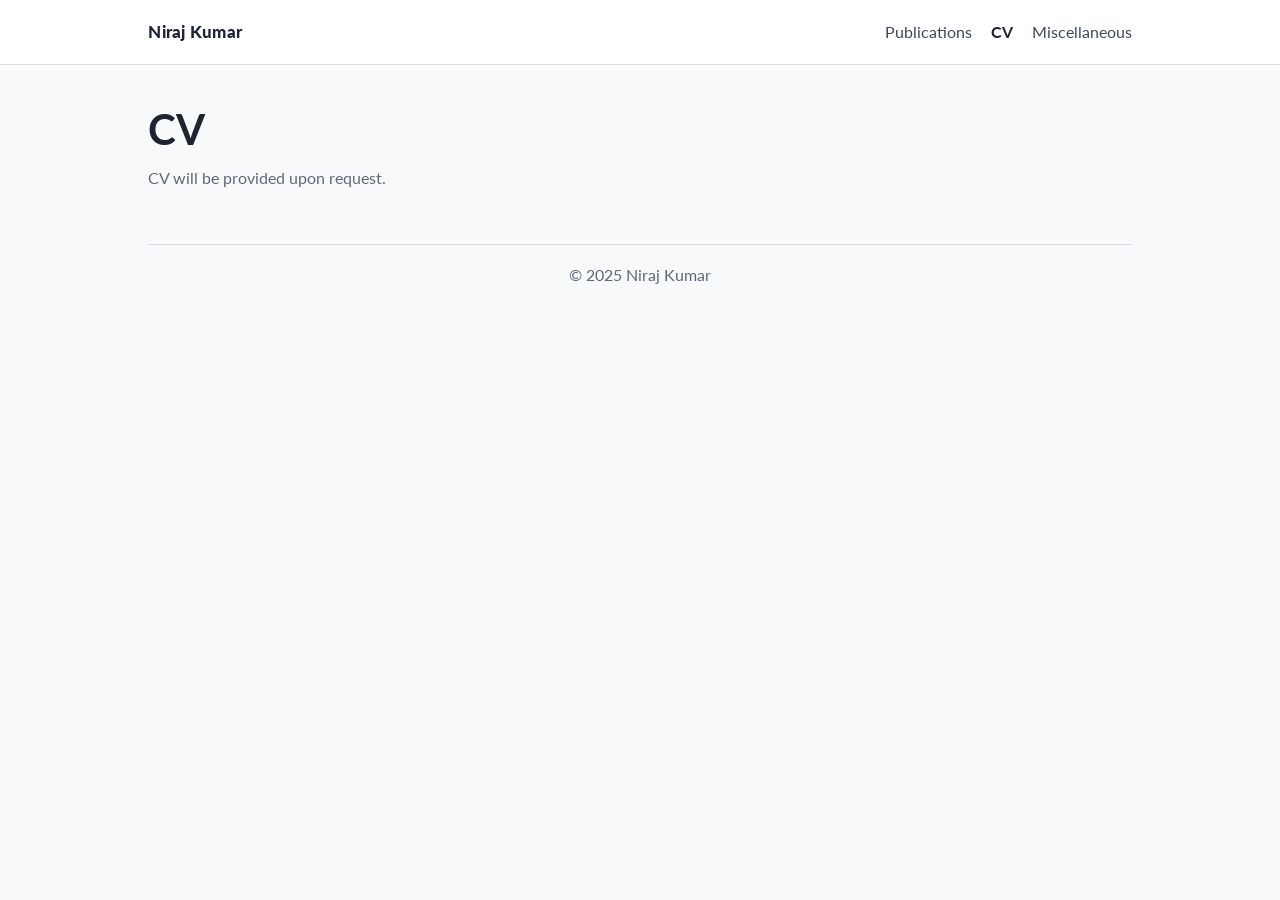
==== cv.html @ b5ebaace "Update cv.html" ====
<!doctype html>
<html lang="en">
<head>
  <meta charset="utf-8">
  <meta name="viewport" content="width=device-width, initial-scale=1">

  <title>CV | Niraj Kumar</title>
  <link rel="canonical" href="https://nirajkumar92.github.io/cv.html">
  <meta name="description" content="Niraj Kumar leads advanced research in quantum-inspired algorithms, scalable machine learning systems, and next-generation AI compute.">

  <!-- Structured Data (Breadcrumbs) -->
  <script type="application/ld+json">
  {
    "@context": "https://schema.org",
    "@type": "BreadcrumbList",
    "itemListElement": [
      { "@type": "ListItem", "position": 1, "name": "Home", "item": "https://nirajkumar92.github.io/" },
      { "@type": "ListItem", "position": 2, "name": "CV", "item": "https://nirajkumar92.github.io/cv.html" }
    ]
  }
  </script>
  
  <!-- Open Graph / Twitter -->
  <meta property="og:type" content="website">
  <meta property="og:url" content="https://nirajkumar92.github.io/cv.html">
  <meta property="og:title" content="CV | Niraj Kumar">
  <meta property="og:description" content="Niraj Kumar leads advanced research in quantum-inspired algorithms, scalable machine learning systems, and next-generation AI compute.">
  <meta property="og:image" content="https://nirajkumar92.github.io/assets/headshot.jpg">
  <meta name="twitter:card" content="summary_large_image">
  <meta name="twitter:title" content="CV | Niraj Kumar">
  <meta name="twitter:description" content="Niraj Kumar leads advanced research in quantum-inspired algorithms, scalable machine learning systems, and next-generation AI compute.">
  <meta name="twitter:url" content="https://nirajkumar92.github.io/cv.html">
  <meta name="twitter:image" content="https://nirajkumar92.github.io/assets/headshot.jpg">

  <link rel="stylesheet" href="/assets/style.css">
</head>

<body>
  <div class="nav">
    <div class="inner">
      <div class="brand"><a href="/index.html">Niraj Kumar</a></div>
      <a class="nav-link" href="/publications.html">Publications</a>
      <a class="nav-link" href="/cv.html" aria-current="page">CV</a>
      <a class="nav-link" href="/misc.html">Miscellaneous</a>
    </div>
  </div>

  <div class="container">
    <h1>CV</h1>
    <!-- <p><a href="/assets/Niraj_Kumar_CV.pdf">Download CV (PDF)</a></p> -->
    <p class="small">CV will be provided upon request.</p>

    <div class="footer">© 2025 Niraj Kumar</div>
  </div>
</body>
</html>
---- assets/style.css ----
@import url("https://fonts.googleapis.com/css2?family=Lato:wght@400;700;900&display=swap");

:root {
  --bg: #f8f9fb;
  --surface: #ffffff;
  --text: #222831;
  --muted: #5e6778;
  --heading: #1f2430;
  --link: #2863b2;
  --link-hover: #1f4d8b;
  --border: #d7dde8;
  --max: 1024px;
}

* {
  box-sizing: border-box;
}

html,
body {
  margin: 0;
  padding: 0;
  background: var(--bg);
  color: var(--text);
  font-family: "Lato", -apple-system, BlinkMacSystemFont, "Segoe UI", Helvetica, Arial, sans-serif;
  font-size: 17px;
  line-height: 1.75;
}

a {
  color: var(--link);
  text-decoration: none;
}

a:hover {
  color: var(--link-hover);
  text-decoration: underline;
}

.nav {
  background: var(--surface);
  border-bottom: 1px solid var(--border);
}

.nav .inner {
  max-width: var(--max);
  margin: 0 auto;
  padding: 0.95rem 1.2rem;
  display: flex;
  align-items: center;
  gap: 1.1rem;
  flex-wrap: wrap;
}

.brand {
  margin-right: auto;
  font-weight: 900;
  letter-spacing: 0.015em;
}

.brand a {
  color: var(--heading);
}

.nav-link {
  font-size: 0.96rem;
  color: #3f4758;
  padding: 0.1rem 0;
}

.nav-link[aria-current="page"] {
  color: var(--heading);
  font-weight: 700;
}

.container {
  max-width: var(--max);
  margin: 2.2rem auto 3rem;
  padding: 0 1.2rem;
}

header {
  display: flex;
  flex-wrap: wrap;
  gap: 2rem;
  margin: 0 0 2rem;
  padding: 0 0 2rem;
  border-bottom: 1px solid var(--border);
}

header img {
  width: 220px;
  max-width: 100%;
  height: auto;
  border-radius: 8px;
  object-fit: cover;
}

h1,
h2,
h3 {
  color: var(--heading);
  line-height: 1.28;
  margin-top: 0;
}

h1 {
  font-size: clamp(2rem, 4vw, 2.45rem);
  margin-bottom: 0.5rem;
}

h2 {
  font-size: 1.55rem;
  margin: 2rem 0 0.6rem;
  padding-bottom: 0.3rem;
  border-bottom: 1px solid #e8edf5;
}

h3 {
  font-size: 1.16rem;
  margin: 1.2rem 0 0.35rem;
}

p {
  margin: 0 0 1rem;
}

section {
  margin-top: 1.8rem;
}

ul,
ol {
  margin: 0.45rem 0 1rem;
  padding-left: 1.3rem;
}

li {
  margin-bottom: 0.45rem;
}

ul.square {
  list-style-type: square;
  padding-left: 1.5rem;
}

.small {
  color: var(--muted);
  font-size: 0.95rem;
}

.card {
  border: 1px solid var(--border);
  border-radius: 8px;
  background: var(--surface);
  padding: 1rem 1.1rem;
}

.list {
  display: grid;
  gap: 0.9rem;
}

.pub .meta {
  color: var(--muted);
  font-size: 0.95rem;
  margin-top: 0.2rem;
}

.footer {
  margin-top: 3rem;
  padding-top: 1rem;
  border-top: 1px solid var(--border);
  color: var(--muted);
  font-size: 0.92rem;
  text-align: center;
}

.info-grid {
  display: grid;
  grid-template-columns: auto 1fr;
  align-items: center;
  gap: 0.45rem 0.65rem;
  font-size: 0.95rem;
  color: #424b5d;
  margin-top: 0.55rem;
}

.info-grid i {
  color: var(--link);
  width: 18px;
  text-align: center;
}

.info-grid a {
  color: var(--link);
}

@media (max-width: 820px) {
  html,
  body {
    font-size: 16px;
  }

  .nav .inner {
    gap: 0.8rem;
  }

  .brand {
    width: 100%;
    margin-right: 0;
    margin-bottom: 0.2rem;
  }

  header {
    gap: 1.2rem;
    padding-bottom: 1.4rem;
  }

  header img {
    width: 180px;
  }
}
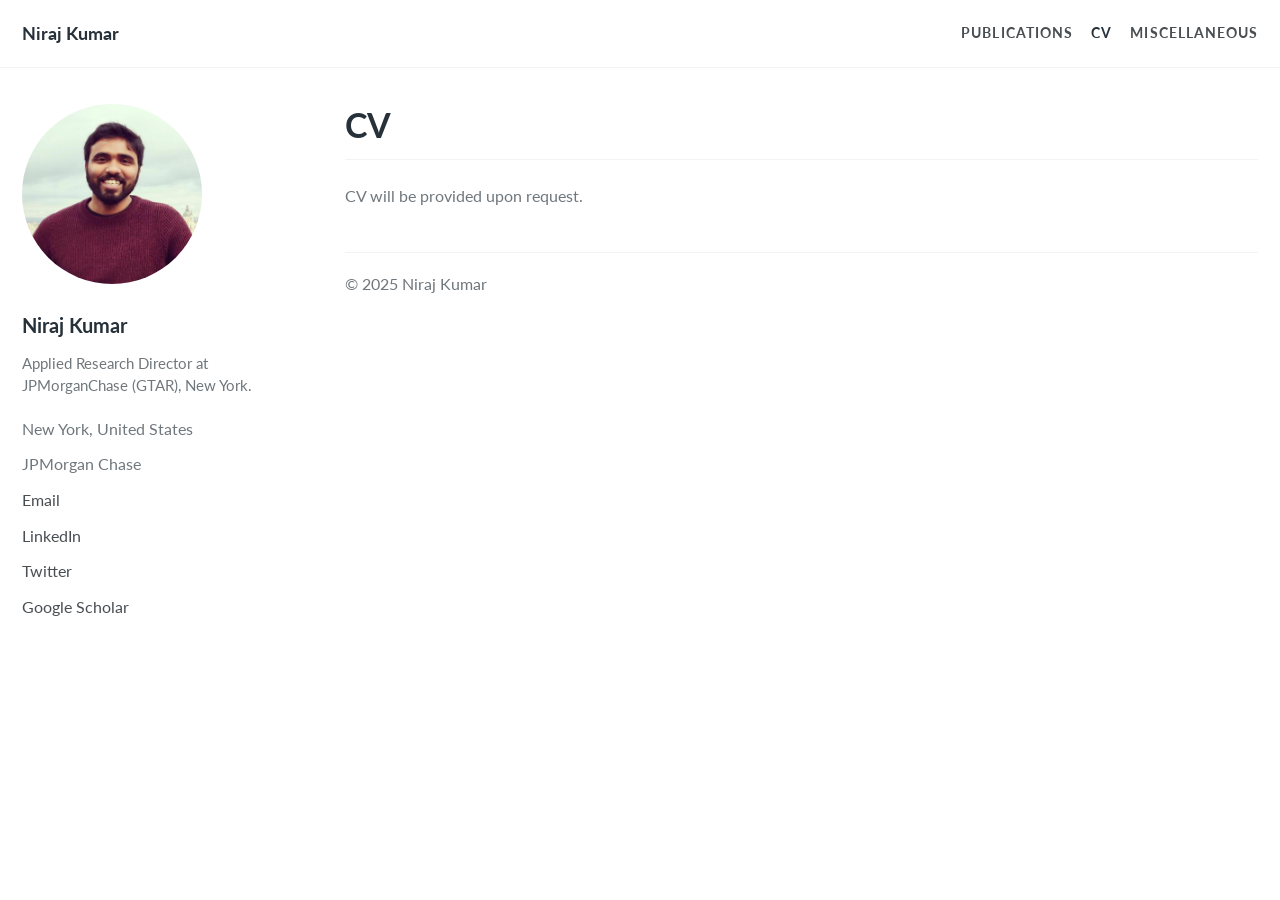
==== commit 3e038897: "Update cv.html" ====
--- a/cv.html
+++ b/cv.html
@@ -19,7 +19,7 @@
     ]
   }
   </script>
-  
+
   <!-- Open Graph / Twitter -->
   <meta property="og:type" content="website">
   <meta property="og:url" content="https://nirajkumar92.github.io/cv.html">
@@ -36,21 +36,66 @@
 </head>
 
 <body>
-  <div class="nav">
-    <div class="inner">
-      <div class="brand"><a href="/index.html">Niraj Kumar</a></div>
-      <a class="nav-link" href="/publications.html">Publications</a>
-      <a class="nav-link" href="/cv.html" aria-current="page">CV</a>
-      <a class="nav-link" href="/misc.html">Miscellaneous</a>
+  <nav class="skip-links">
+    <ul>
+      <li><a href="#site-nav" class="screen-reader-shortcut">Skip to primary navigation</a></li>
+      <li><a href="#main" class="screen-reader-shortcut">Skip to content</a></li>
+      <li><a href="#footer" class="screen-reader-shortcut">Skip to footer</a></li>
+    </ul>
+  </nav>
+
+  <div class="masthead">
+    <div class="masthead__inner-wrap">
+      <div class="masthead__menu">
+        <nav id="site-nav" class="greedy-nav">
+          <a class="site-title" href="/index.html">Niraj Kumar</a>
+          <ul class="visible-links">
+            <li><a href="/publications.html">Publications</a></li>
+            <li><a href="/cv.html" aria-current="page">CV</a></li>
+            <li><a href="/misc.html">Miscellaneous</a></li>
+          </ul>
+        </nav>
+      </div>
     </div>
   </div>
 
-  <div class="container">
-    <h1>CV</h1>
-    <!-- <p><a href="/assets/Niraj_Kumar_CV.pdf">Download CV (PDF)</a></p> -->
-    <p class="small">CV will be provided upon request.</p>
+  <div class="initial-content">
+    <div id="main" role="main">
+      <div class="layout--single">
+        <aside class="sidebar sticky">
+          <div class="author__avatar">
+            <img src="/assets/profile.jpg" alt="Niraj Kumar portrait">
+          </div>
+          <div class="author__content">
+            <h3 class="author__name">Niraj Kumar</h3>
+            <p class="author__bio">Applied Research Director at JPMorganChase (GTAR), New York.</p>
+          </div>
+          <div class="author__urls-wrapper">
+            <ul class="author__urls">
+              <li>New York, United States</li>
+              <li>JPMorgan Chase</li>
+              <li><a href="mailto:nirajhariom@gmail.com">Email</a></li>
+              <li><a href="https://www.linkedin.com/in/nirajkumar92/" target="_blank">LinkedIn</a></li>
+              <li><a href="https://x.com/niraj_kum" target="_blank">Twitter</a></li>
+              <li><a href="https://scholar.google.com/citations?user=RTUHCCQAAAAJ&hl=en" target="_blank">Google Scholar</a></li>
+            </ul>
+          </div>
+        </aside>
 
-    <div class="footer">© 2025 Niraj Kumar</div>
+        <article class="page h-entry" itemscope itemtype="https://schema.org/CreativeWork">
+          <header class="page__header">
+            <h1 class="page__title p-name" itemprop="headline">CV</h1>
+          </header>
+
+          <section class="page__content e-content" itemprop="text">
+            <!-- <p><a href="/assets/Niraj_Kumar_CV.pdf">Download CV (PDF)</a></p> -->
+            <p class="small">CV will be provided upon request.</p>
+          </section>
+
+          <footer class="page__footer" id="footer">© 2025 Niraj Kumar</footer>
+        </article>
+      </div>
+    </div>
   </div>
 </body>
 </html>
--- a/assets/style.css
+++ b/assets/style.css
@@ -1,15 +1,14 @@
 @import url("https://fonts.googleapis.com/css2?family=Lato:wght@400;700;900&display=swap");
 
 :root {
-  --bg: #f8f9fb;
-  --surface: #ffffff;
-  --text: #222831;
-  --muted: #5e6778;
-  --heading: #1f2430;
-  --link: #2863b2;
-  --link-hover: #1f4d8b;
-  --border: #d7dde8;
-  --max: 1024px;
+  --bg: #ffffff;
+  --text: #494e52;
+  --heading: #27313a;
+  --muted: #6f777d;
+  --border: #f2f3f3;
+  --link: #52adc8;
+  --link-hover: #2a7f98;
+  --max: 1280px;
 }
 
 * {
@@ -23,8 +22,8 @@
   background: var(--bg);
   color: var(--text);
   font-family: "Lato", -apple-system, BlinkMacSystemFont, "Segoe UI", Helvetica, Arial, sans-serif;
-  font-size: 17px;
-  line-height: 1.75;
+  font-size: 18px;
+  line-height: 1.7;
 }
 
 a {
@@ -32,192 +31,277 @@
   text-decoration: none;
 }
 
-a:hover {
+a:hover,
+a:focus {
   color: var(--link-hover);
-  text-decoration: underline;
-}
-
-.nav {
-  background: var(--surface);
+}
+
+.skip-links {
+  margin: 0;
+}
+
+.skip-links ul {
+  margin: 0;
+  padding: 0;
+  list-style: none;
+}
+
+.screen-reader-shortcut {
+  position: absolute;
+  top: -1000em;
+  left: 0.5rem;
+  z-index: 99;
+  padding: 0.6rem 0.9rem;
+  background: #000;
+  color: #fff;
+  font-size: 0.9rem;
+}
+
+.screen-reader-shortcut:focus {
+  top: 0.5rem;
+}
+
+.masthead {
   border-bottom: 1px solid var(--border);
 }
 
-.nav .inner {
+.masthead__inner-wrap {
   max-width: var(--max);
   margin: 0 auto;
-  padding: 0.95rem 1.2rem;
-  display: flex;
-  align-items: center;
-  gap: 1.1rem;
-  flex-wrap: wrap;
-}
-
-.brand {
-  margin-right: auto;
-  font-weight: 900;
-  letter-spacing: 0.015em;
-}
-
-.brand a {
-  color: var(--heading);
-}
-
-.nav-link {
-  font-size: 0.96rem;
-  color: #3f4758;
-  padding: 0.1rem 0;
-}
-
-.nav-link[aria-current="page"] {
-  color: var(--heading);
-  font-weight: 700;
-}
-
-.container {
-  max-width: var(--max);
-  margin: 2.2rem auto 3rem;
   padding: 0 1.2rem;
 }
 
-header {
+.masthead__menu {
+  padding: 1rem 0;
+}
+
+.greedy-nav {
   display: flex;
   flex-wrap: wrap;
-  gap: 2rem;
-  margin: 0 0 2rem;
-  padding: 0 0 2rem;
+  align-items: center;
+  gap: 1rem;
+}
+
+.site-title {
+  margin-right: auto;
+  color: var(--heading);
+  font-weight: 700;
+  font-size: 1rem;
+}
+
+.site-title:hover {
+  color: var(--heading);
+}
+
+.visible-links {
+  display: flex;
+  flex-wrap: wrap;
+  align-items: center;
+  gap: 1rem;
+  margin: 0;
+  padding: 0;
+  list-style: none;
+}
+
+.visible-links a {
+  display: block;
+  color: var(--text);
+  font-size: 0.75rem;
+  font-weight: 700;
+  letter-spacing: 0.08em;
+  text-transform: uppercase;
+}
+
+.visible-links a:hover,
+.visible-links a[aria-current="page"] {
+  color: var(--heading);
+}
+
+.initial-content {
+  max-width: var(--max);
+  margin: 0 auto;
+  padding: 2rem 1.2rem 0;
+}
+
+#main {
+  margin-bottom: 3rem;
+}
+
+.layout--single {
+  display: grid;
+  grid-template-columns: 260px minmax(0, 1fr);
+  gap: 3.5rem;
+}
+
+.sidebar {
+  font-size: 0.9rem;
+}
+
+.sticky {
+  position: sticky;
+  top: 2rem;
+  align-self: start;
+}
+
+.author__avatar img {
+  width: 180px;
+  height: 180px;
+  border-radius: 50%;
+  object-fit: cover;
+}
+
+.author__content {
+  margin-top: 1rem;
+}
+
+.author__name {
+  margin: 0;
+  font-size: 1.1rem;
+  color: var(--heading);
+}
+
+.author__bio {
+  margin: 0.5rem 0 0;
+  color: var(--muted);
+  font-size: 0.86rem;
+  line-height: 1.45;
+}
+
+.author__urls {
+  margin: 1rem 0 0;
+  padding: 0;
+  list-style: none;
+}
+
+.author__urls li {
+  margin-bottom: 0.45rem;
+  color: var(--muted);
+}
+
+.author__urls a {
+  color: var(--text);
+}
+
+.page {
+  min-width: 0;
+}
+
+.page__header {
+  margin-bottom: 1.2rem;
   border-bottom: 1px solid var(--border);
 }
 
-header img {
-  width: 220px;
-  max-width: 100%;
-  height: auto;
-  border-radius: 8px;
-  object-fit: cover;
-}
-
-h1,
-h2,
-h3 {
-  color: var(--heading);
-  line-height: 1.28;
-  margin-top: 0;
-}
-
-h1 {
-  font-size: clamp(2rem, 4vw, 2.45rem);
-  margin-bottom: 0.5rem;
-}
-
-h2 {
-  font-size: 1.55rem;
-  margin: 2rem 0 0.6rem;
-  padding-bottom: 0.3rem;
-  border-bottom: 1px solid #e8edf5;
-}
-
-h3 {
-  font-size: 1.16rem;
-  margin: 1.2rem 0 0.35rem;
-}
-
-p {
-  margin: 0 0 1rem;
-}
-
-section {
-  margin-top: 1.8rem;
-}
-
-ul,
-ol {
-  margin: 0.45rem 0 1rem;
+.page__title {
+  margin: 0 0 0.8rem;
+  color: var(--heading);
+  font-size: 1.9rem;
+  line-height: 1.2;
+}
+
+.page__content h2,
+.page__content h3 {
+  color: var(--heading);
+}
+
+.page__content h2 {
+  margin: 2rem 0 0.7rem;
+  padding-bottom: 0.25rem;
+  font-size: 1.5rem;
+  border-bottom: 1px solid var(--border);
+}
+
+.page__content h3 {
+  margin: 1.25rem 0 0.45rem;
+  font-size: 1.2rem;
+}
+
+.page__content p {
+  margin: 0 0 1.05rem;
+}
+
+.page__content ul,
+.page__content ol {
+  margin: 0.35rem 0 1rem;
   padding-left: 1.3rem;
 }
 
-li {
+.page__content li {
   margin-bottom: 0.45rem;
 }
 
-ul.square {
-  list-style-type: square;
-  padding-left: 1.5rem;
-}
-
 .small {
   color: var(--muted);
-  font-size: 0.95rem;
-}
-
-.card {
-  border: 1px solid var(--border);
-  border-radius: 8px;
-  background: var(--surface);
-  padding: 1rem 1.1rem;
-}
-
-.list {
-  display: grid;
-  gap: 0.9rem;
-}
-
-.pub .meta {
-  color: var(--muted);
-  font-size: 0.95rem;
-  margin-top: 0.2rem;
-}
-
-.footer {
-  margin-top: 3rem;
+  font-size: 0.9rem;
+}
+
+.page__footer {
+  margin-top: 2.4rem;
   padding-top: 1rem;
   border-top: 1px solid var(--border);
   color: var(--muted);
-  font-size: 0.92rem;
-  text-align: center;
-}
-
-.info-grid {
-  display: grid;
-  grid-template-columns: auto 1fr;
-  align-items: center;
-  gap: 0.45rem 0.65rem;
-  font-size: 0.95rem;
-  color: #424b5d;
-  margin-top: 0.55rem;
-}
-
-.info-grid i {
-  color: var(--link);
-  width: 18px;
-  text-align: center;
-}
-
-.info-grid a {
-  color: var(--link);
-}
-
-@media (max-width: 820px) {
+  font-size: 0.88rem;
+}
+
+.page__footer a {
+  color: var(--muted);
+}
+
+@media (max-width: 1024px) {
+  html,
+  body {
+    font-size: 17px;
+  }
+
+  .layout--single {
+    grid-template-columns: 1fr;
+    gap: 2rem;
+  }
+
+  .sticky {
+    position: static;
+  }
+
+  .sidebar {
+    display: grid;
+    grid-template-columns: 120px minmax(0, 1fr);
+    gap: 1rem;
+    align-items: start;
+  }
+
+  .author__avatar img {
+    width: 110px;
+    height: 110px;
+  }
+
+  .author__content {
+    margin-top: 0;
+  }
+
+  .author__urls-wrapper {
+    grid-column: 1 / -1;
+  }
+}
+
+@media (max-width: 640px) {
   html,
   body {
     font-size: 16px;
   }
 
-  .nav .inner {
-    gap: 0.8rem;
-  }
-
-  .brand {
-    width: 100%;
-    margin-right: 0;
-    margin-bottom: 0.2rem;
-  }
-
-  header {
-    gap: 1.2rem;
-    padding-bottom: 1.4rem;
-  }
-
-  header img {
-    width: 180px;
-  }
-}
+  .visible-links {
+    gap: 0.7rem;
+  }
+
+  .visible-links a {
+    font-size: 0.7rem;
+  }
+
+  .sidebar {
+    grid-template-columns: 1fr;
+  }
+
+  .author__avatar img {
+    width: 96px;
+    height: 96px;
+  }
+}
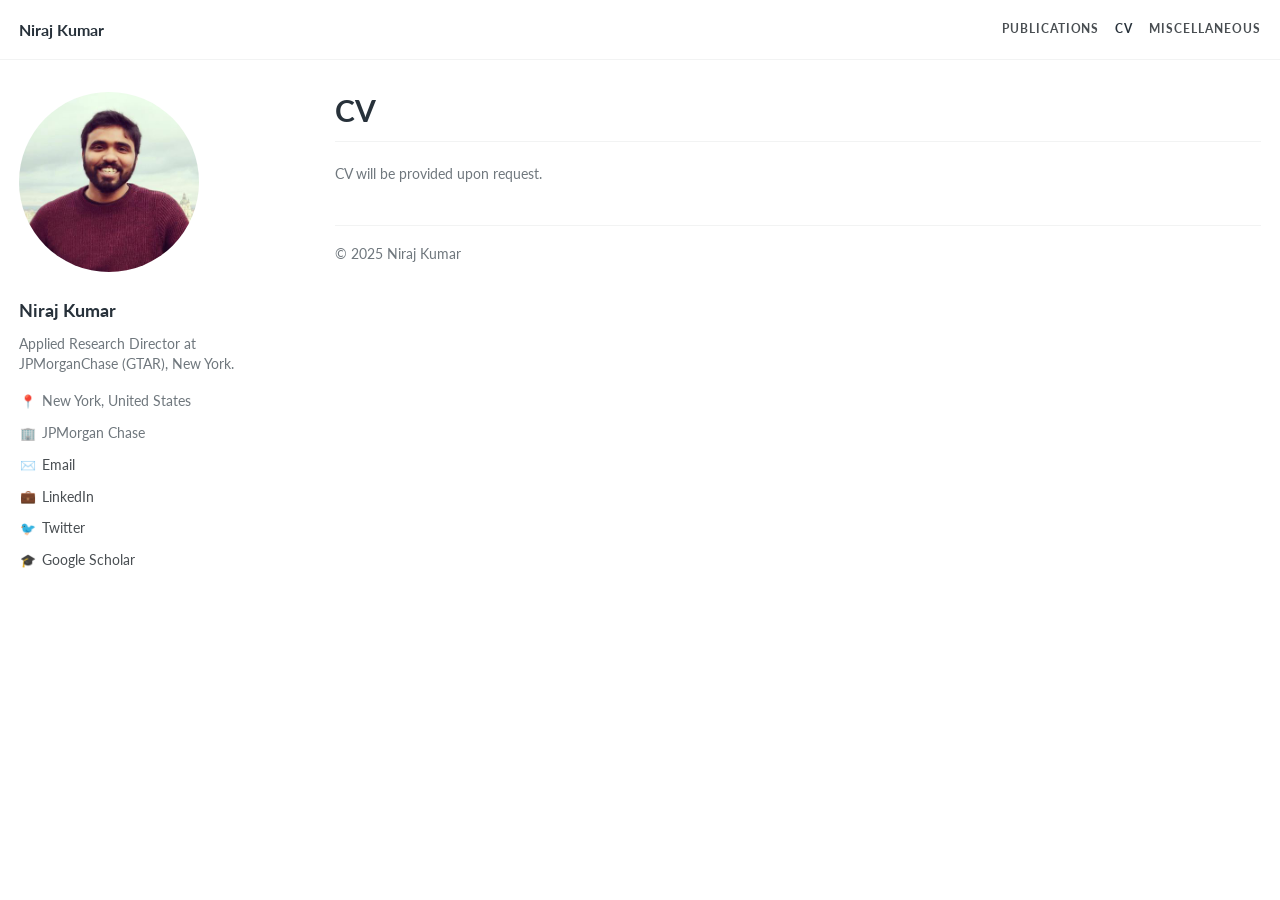
==== commit a8dfd17d: "Update cv.html" ====
--- a/cv.html
+++ b/cv.html
@@ -72,12 +72,12 @@
           </div>
           <div class="author__urls-wrapper">
             <ul class="author__urls">
-              <li>New York, United States</li>
-              <li>JPMorgan Chase</li>
-              <li><a href="mailto:nirajhariom@gmail.com">Email</a></li>
-              <li><a href="https://www.linkedin.com/in/nirajkumar92/" target="_blank">LinkedIn</a></li>
-              <li><a href="https://x.com/niraj_kum" target="_blank">Twitter</a></li>
-              <li><a href="https://scholar.google.com/citations?user=RTUHCCQAAAAJ&hl=en" target="_blank">Google Scholar</a></li>
+              <li><span class="item-emoji" aria-hidden="true">📍</span>New York, United States</li>
+              <li><span class="item-emoji" aria-hidden="true">🏢</span>JPMorgan Chase</li>
+              <li><span class="item-emoji" aria-hidden="true">✉️</span><a href="mailto:nirajhariom@gmail.com">Email</a></li>
+              <li><span class="item-emoji" aria-hidden="true">💼</span><a href="https://www.linkedin.com/in/nirajkumar92/" target="_blank">LinkedIn</a></li>
+              <li><span class="item-emoji" aria-hidden="true">🐦</span><a href="https://x.com/niraj_kum" target="_blank">Twitter</a></li>
+              <li><span class="item-emoji" aria-hidden="true">🎓</span><a href="https://scholar.google.com/citations?user=RTUHCCQAAAAJ&hl=en" target="_blank">Google Scholar</a></li>
             </ul>
           </div>
         </aside>
--- a/assets/style.css
+++ b/assets/style.css
@@ -22,7 +22,7 @@
   background: var(--bg);
   color: var(--text);
   font-family: "Lato", -apple-system, BlinkMacSystemFont, "Segoe UI", Helvetica, Arial, sans-serif;
-  font-size: 18px;
+  font-size: 16px;
   line-height: 1.7;
 }
 
@@ -174,12 +174,23 @@
 }
 
 .author__urls li {
+  display: flex;
+  align-items: center;
+  gap: 0.35rem;
   margin-bottom: 0.45rem;
   color: var(--muted);
 }
 
 .author__urls a {
   color: var(--text);
+}
+
+.item-emoji {
+  display: inline-flex;
+  width: 1.1rem;
+  justify-content: center;
+  font-size: 0.8rem;
+  line-height: 1;
 }
 
 .page {
@@ -246,10 +257,167 @@
   color: var(--muted);
 }
 
+.page__content ol.journey-list {
+  margin: 0.55rem 0 0.8rem;
+  padding: 0;
+  list-style: none;
+  position: relative;
+  counter-reset: journey;
+}
+
+.page__content ol.journey-list::before {
+  content: "";
+  position: absolute;
+  left: 0.58rem;
+  top: 0.5rem;
+  bottom: 0.5rem;
+  width: 1.5px;
+  background: linear-gradient(180deg, #d0dde3 0%, #edf3f6 100%);
+}
+
+.journey-item {
+  position: relative;
+  padding-left: 1.95rem;
+  margin-bottom: 0.38rem;
+  counter-increment: journey;
+}
+
+.journey-item::before {
+  content: counter(journey);
+  position: absolute;
+  left: 0;
+  top: 0.4rem;
+  width: 1.18rem;
+  height: 1.18rem;
+  border-radius: 999px;
+  background: #f2f8fb;
+  border: 1px solid #cfdfe6;
+  color: #2f6a7c;
+  font-size: 0.68rem;
+  font-weight: 700;
+  display: flex;
+  align-items: center;
+  justify-content: center;
+  z-index: 1;
+}
+
+.journey-card {
+  border: 1px solid #e5ecef;
+  border-left: 3px solid #d9e7ed;
+  border-radius: 8px;
+  padding: 0.46rem 0.62rem;
+  background: #fbfdfe;
+  display: flex;
+  align-items: center;
+  justify-content: space-between;
+  gap: 0.35rem 0.75rem;
+  flex-wrap: wrap;
+}
+
+.journey-role {
+  margin: 0;
+  color: var(--heading);
+  font-size: 0.91rem;
+  font-weight: 700;
+  line-height: 1.24;
+  flex: 1 1 320px;
+}
+
+.journey-meta {
+  margin: 0;
+  color: var(--muted);
+  font-size: 0.81rem;
+  line-height: 1.2;
+  display: flex;
+  align-items: center;
+  flex-wrap: wrap;
+  gap: 0.2rem;
+}
+
+.journey-arrow {
+  color: #8da9b5;
+  font-weight: 700;
+}
+
+.journey-meta a {
+  font-weight: 700;
+}
+
+.publication-year {
+  margin: 1.8rem 0 0.6rem;
+  font-size: 1.3rem;
+  border-bottom: 1px solid var(--border);
+  padding-bottom: 0.15rem;
+}
+
+.publication-items {
+  margin: 0;
+  padding-left: 1.35rem;
+}
+
+.publication-item {
+  margin-bottom: 1.15rem;
+  padding-bottom: 0.2rem;
+}
+
+.publication-title {
+  display: block;
+  font-weight: 700;
+  color: var(--heading);
+  margin-bottom: 0.2rem;
+}
+
+.publication-authors {
+  margin: 0;
+  color: var(--text);
+  font-size: 0.95rem;
+}
+
+.publication-meta {
+  margin: 0.15rem 0 0.35rem;
+  color: var(--muted);
+  font-size: 0.9rem;
+}
+
+.publication-actions {
+  display: flex;
+  align-items: baseline;
+  flex-wrap: wrap;
+  gap: 0.45rem 0.8rem;
+  font-size: 0.9rem;
+}
+
+.publication-actions a {
+  font-weight: 700;
+}
+
+.publication-actions details {
+  display: inline-block;
+}
+
+.publication-actions summary {
+  cursor: pointer;
+  color: var(--link);
+  font-weight: 700;
+}
+
+.publication-actions summary:hover {
+  color: var(--link-hover);
+}
+
+.publication-abstract {
+  margin-top: 0.5rem;
+  padding: 0.55rem 0.7rem;
+  background: #f8fafb;
+  border-left: 2px solid #e8ecef;
+  color: var(--text);
+  font-size: 0.9rem;
+}
+
 @media (max-width: 1024px) {
   html,
   body {
-    font-size: 17px;
+    font-size: 15px;
   }
 
   .layout--single {
@@ -280,12 +448,23 @@
   .author__urls-wrapper {
     grid-column: 1 / -1;
   }
+
+  .journey-item {
+    padding-left: 1.85rem;
+    margin-bottom: 0.36rem;
+  }
+
+  .journey-item::before {
+    width: 1.08rem;
+    height: 1.08rem;
+    font-size: 0.64rem;
+  }
 }
 
 @media (max-width: 640px) {
   html,
   body {
-    font-size: 16px;
+    font-size: 14px;
   }
 
   .visible-links {
@@ -304,4 +483,16 @@
     width: 96px;
     height: 96px;
   }
-}
+
+  .journey-card {
+    padding: 0.5rem 0.56rem;
+  }
+
+  .journey-role {
+    flex-basis: 100%;
+  }
+
+  .journey-meta {
+    flex-basis: 100%;
+  }
+}
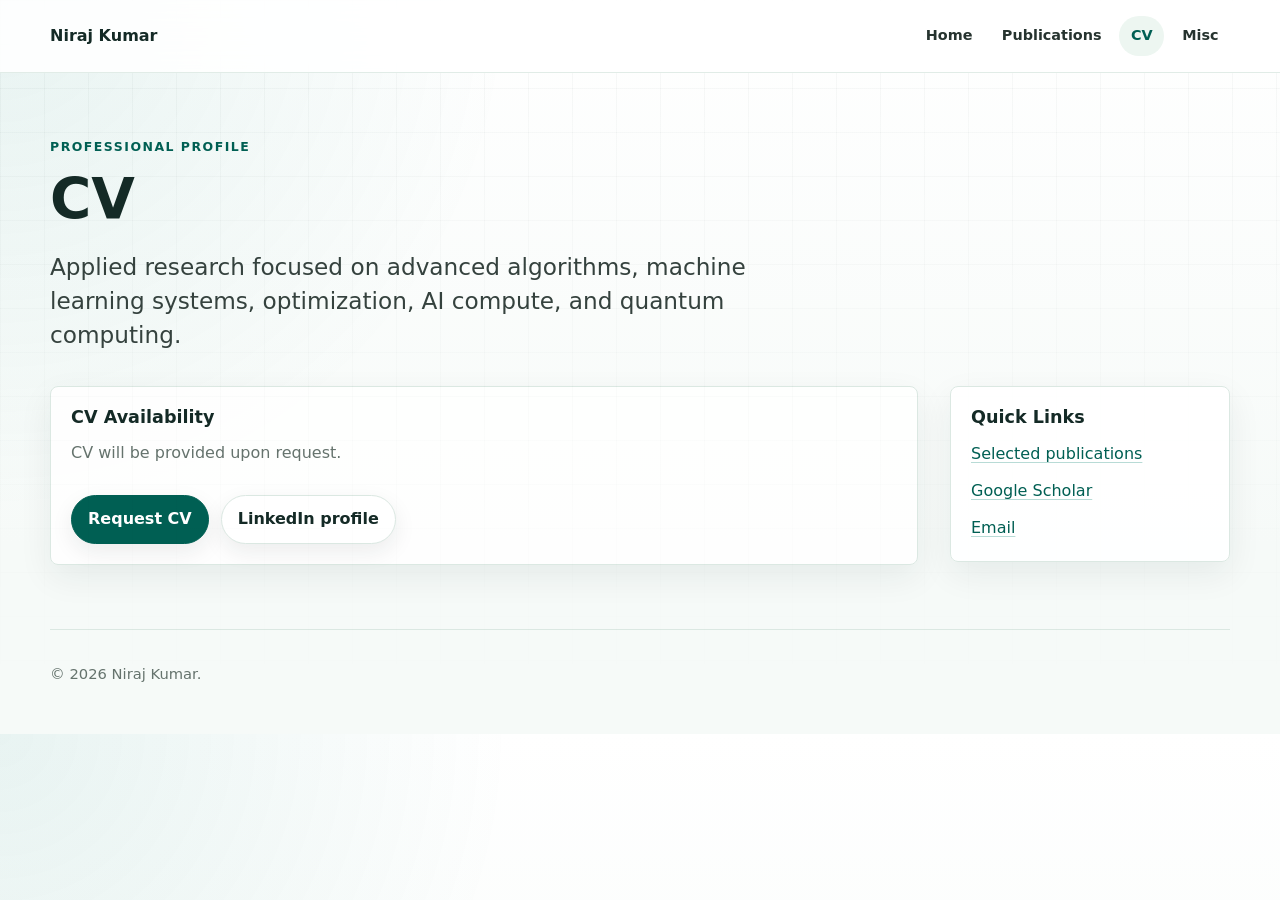
==== commit a30a3941: "Redesign personal website and update publications" ====
--- a/cv.html
+++ b/cv.html
@@ -6,9 +6,8 @@
 
   <title>CV | Niraj Kumar</title>
   <link rel="canonical" href="https://nirajkumar92.github.io/cv.html">
-  <meta name="description" content="Niraj Kumar leads advanced research in quantum-inspired algorithms, scalable machine learning systems, and next-generation AI compute.">
+  <meta name="description" content="CV and professional profile for Niraj Kumar, Applied Research Director at JPMorganChase GTAR.">
 
-  <!-- Structured Data (Breadcrumbs) -->
   <script type="application/ld+json">
   {
     "@context": "https://schema.org",
@@ -20,82 +19,76 @@
   }
   </script>
 
-  <!-- Open Graph / Twitter -->
   <meta property="og:type" content="website">
   <meta property="og:url" content="https://nirajkumar92.github.io/cv.html">
   <meta property="og:title" content="CV | Niraj Kumar">
-  <meta property="og:description" content="Niraj Kumar leads advanced research in quantum-inspired algorithms, scalable machine learning systems, and next-generation AI compute.">
+  <meta property="og:description" content="CV and professional profile for Niraj Kumar, Applied Research Director at JPMorganChase GTAR.">
   <meta property="og:image" content="https://nirajkumar92.github.io/assets/headshot.jpg">
   <meta name="twitter:card" content="summary_large_image">
   <meta name="twitter:title" content="CV | Niraj Kumar">
-  <meta name="twitter:description" content="Niraj Kumar leads advanced research in quantum-inspired algorithms, scalable machine learning systems, and next-generation AI compute.">
+  <meta name="twitter:description" content="CV and professional profile for Niraj Kumar, Applied Research Director at JPMorganChase GTAR.">
   <meta name="twitter:url" content="https://nirajkumar92.github.io/cv.html">
   <meta name="twitter:image" content="https://nirajkumar92.github.io/assets/headshot.jpg">
 
-  <link rel="stylesheet" href="/assets/style.css">
+  <link rel="stylesheet" href="/assets/style.css?v=20260613">
 </head>
 
 <body>
-  <nav class="skip-links">
+  <nav class="skip-links" aria-label="Skip links">
     <ul>
-      <li><a href="#site-nav" class="screen-reader-shortcut">Skip to primary navigation</a></li>
+      <li><a href="#site-nav" class="screen-reader-shortcut">Skip to navigation</a></li>
       <li><a href="#main" class="screen-reader-shortcut">Skip to content</a></li>
       <li><a href="#footer" class="screen-reader-shortcut">Skip to footer</a></li>
     </ul>
   </nav>
 
-  <div class="masthead">
-    <div class="masthead__inner-wrap">
-      <div class="masthead__menu">
-        <nav id="site-nav" class="greedy-nav">
-          <a class="site-title" href="/index.html">Niraj Kumar</a>
-          <ul class="visible-links">
-            <li><a href="/publications.html">Publications</a></li>
-            <li><a href="/cv.html" aria-current="page">CV</a></li>
-            <li><a href="/misc.html">Miscellaneous</a></li>
+  <header class="site-header">
+    <nav id="site-nav" class="site-nav" aria-label="Primary">
+      <a class="brand" href="/index.html">Niraj Kumar</a>
+      <ul class="nav-links">
+        <li><a href="/index.html">Home</a></li>
+        <li><a href="/publications.html">Publications</a></li>
+        <li><a href="/cv.html" aria-current="page">CV</a></li>
+        <li><a href="/misc.html">Misc</a></li>
+      </ul>
+    </nav>
+  </header>
+
+  <main id="main">
+    <section class="page-hero section">
+      <p class="eyebrow">Professional profile</p>
+      <h1>CV</h1>
+      <p class="lede">
+        Applied research focused on advanced algorithms, machine learning systems,
+        optimization, AI compute, and quantum computing.
+      </p>
+    </section>
+
+    <div class="page-shell content-grid">
+      <section class="content-main">
+        <article class="info-card">
+          <h2>CV Availability</h2>
+          <p>CV will be provided upon request.</p>
+          <div class="button-row">
+            <a class="button primary" href="mailto:nirajhariom@gmail.com">Request CV</a>
+            <a class="button" href="https://www.linkedin.com/in/nirajkumar92/" target="_blank" rel="noopener">LinkedIn profile</a>
+          </div>
+        </article>
+      </section>
+
+      <aside class="content-side">
+        <section class="info-card">
+          <h2>Quick Links</h2>
+          <ul class="link-list">
+            <li><a href="/publications.html">Selected publications</a></li>
+            <li><a href="https://scholar.google.com/citations?user=RTUHCCQAAAAJ&hl=en" target="_blank" rel="noopener">Google Scholar</a></li>
+            <li><a href="mailto:nirajhariom@gmail.com">Email</a></li>
           </ul>
-        </nav>
-      </div>
+        </section>
+      </aside>
     </div>
-  </div>
+  </main>
 
-  <div class="initial-content">
-    <div id="main" role="main">
-      <div class="layout--single">
-        <aside class="sidebar sticky">
-          <div class="author__avatar">
-            <img src="/assets/profile.jpg" alt="Niraj Kumar portrait">
-          </div>
-          <div class="author__content">
-            <h3 class="author__name">Niraj Kumar</h3>
-            <p class="author__bio">Applied Research Director at JPMorganChase (GTAR), New York.</p>
-          </div>
-          <div class="author__urls-wrapper">
-            <ul class="author__urls">
-              <li><span class="item-emoji" aria-hidden="true">📍</span>New York, United States</li>
-              <li><span class="item-emoji" aria-hidden="true">🏢</span>JPMorgan Chase</li>
-              <li><span class="item-emoji" aria-hidden="true">✉️</span><a href="mailto:nirajhariom@gmail.com">Email</a></li>
-              <li><span class="item-emoji" aria-hidden="true">💼</span><a href="https://www.linkedin.com/in/nirajkumar92/" target="_blank">LinkedIn</a></li>
-              <li><span class="item-emoji" aria-hidden="true">🐦</span><a href="https://x.com/niraj_kum" target="_blank">Twitter</a></li>
-              <li><span class="item-emoji" aria-hidden="true">🎓</span><a href="https://scholar.google.com/citations?user=RTUHCCQAAAAJ&hl=en" target="_blank">Google Scholar</a></li>
-            </ul>
-          </div>
-        </aside>
-
-        <article class="page h-entry" itemscope itemtype="https://schema.org/CreativeWork">
-          <header class="page__header">
-            <h1 class="page__title p-name" itemprop="headline">CV</h1>
-          </header>
-
-          <section class="page__content e-content" itemprop="text">
-            <!-- <p><a href="/assets/Niraj_Kumar_CV.pdf">Download CV (PDF)</a></p> -->
-            <p class="small">CV will be provided upon request.</p>
-          </section>
-
-          <footer class="page__footer" id="footer">© 2025 Niraj Kumar</footer>
-        </article>
-      </div>
-    </div>
-  </div>
+  <footer id="footer" class="page-footer">© 2026 Niraj Kumar.</footer>
 </body>
 </html>
--- a/assets/style.css
+++ b/assets/style.css
@@ -1,39 +1,61 @@
-@import url("https://fonts.googleapis.com/css2?family=Lato:wght@400;700;900&display=swap");
-
 :root {
-  --bg: #ffffff;
-  --text: #494e52;
-  --heading: #27313a;
-  --muted: #6f777d;
-  --border: #f2f3f3;
-  --link: #52adc8;
-  --link-hover: #2a7f98;
-  --max: 1280px;
+  --bg: #f6faf8;
+  --surface: #ffffff;
+  --surface-soft: #edf6f1;
+  --text: #26332f;
+  --heading: #142a26;
+  --muted: #65736d;
+  --line: #dbe8e2;
+  --accent: #007f6d;
+  --accent-strong: #005f53;
+  --accent-warm: #b44d34;
+  --shadow: 0 18px 50px rgba(20, 42, 38, 0.12);
+  --max: 1180px;
 }
 
 * {
   box-sizing: border-box;
 }
 
-html,
+html {
+  scroll-behavior: smooth;
+}
+
 body {
   margin: 0;
-  padding: 0;
-  background: var(--bg);
+  background:
+    radial-gradient(circle at top left, rgba(0, 127, 109, 0.09), transparent 32rem),
+    linear-gradient(180deg, #ffffff 0%, var(--bg) 34rem);
   color: var(--text);
-  font-family: "Lato", -apple-system, BlinkMacSystemFont, "Segoe UI", Helvetica, Arial, sans-serif;
+  font-family: Inter, ui-sans-serif, system-ui, -apple-system, BlinkMacSystemFont, "Segoe UI", Arial, sans-serif;
   font-size: 16px;
-  line-height: 1.7;
+  line-height: 1.65;
+}
+
+body::before {
+  content: "";
+  position: fixed;
+  inset: 0;
+  pointer-events: none;
+  background-image: linear-gradient(rgba(20, 42, 38, 0.035) 1px, transparent 1px), linear-gradient(90deg, rgba(20, 42, 38, 0.035) 1px, transparent 1px);
+  background-size: 44px 44px;
+  mask-image: linear-gradient(180deg, #000 0%, transparent 44rem);
 }
 
 a {
-  color: var(--link);
-  text-decoration: none;
+  color: var(--accent-strong);
+  text-decoration-color: rgba(0, 127, 109, 0.28);
+  text-underline-offset: 0.18em;
 }
 
 a:hover,
 a:focus {
-  color: var(--link-hover);
+  color: var(--accent);
+}
+
+img {
+  max-width: 100%;
+  display: block;
 }
 
 .skip-links {
@@ -49,164 +71,595 @@
 .screen-reader-shortcut {
   position: absolute;
   top: -1000em;
-  left: 0.5rem;
+  left: 0.75rem;
   z-index: 99;
-  padding: 0.6rem 0.9rem;
-  background: #000;
+  padding: 0.65rem 0.9rem;
+  background: var(--heading);
   color: #fff;
+}
+
+.screen-reader-shortcut:focus {
+  top: 0.75rem;
+}
+
+.site-header {
+  position: sticky;
+  top: 0;
+  z-index: 20;
+  border-bottom: 1px solid rgba(219, 232, 226, 0.82);
+  background: rgba(255, 255, 255, 0.88);
+  backdrop-filter: blur(16px);
+}
+
+.site-nav {
+  width: min(100% - 2rem, var(--max));
+  margin: 0 auto;
+  min-height: 72px;
+  display: flex;
+  align-items: center;
+  justify-content: space-between;
+  gap: 1rem;
+}
+
+.brand {
+  color: var(--heading);
+  font-weight: 800;
+  letter-spacing: 0;
+  text-decoration: none;
+}
+
+.nav-links {
+  display: flex;
+  align-items: center;
+  gap: 0.4rem;
+  margin: 0;
+  padding: 0;
+  list-style: none;
+}
+
+.nav-links a {
+  display: inline-flex;
+  align-items: center;
+  min-height: 40px;
+  padding: 0.35rem 0.72rem;
+  border-radius: 999px;
+  color: var(--text);
   font-size: 0.9rem;
-}
-
-.screen-reader-shortcut:focus {
-  top: 0.5rem;
-}
-
-.masthead {
-  border-bottom: 1px solid var(--border);
-}
-
-.masthead__inner-wrap {
-  max-width: var(--max);
+  font-weight: 700;
+  text-decoration: none;
+}
+
+.nav-links a:hover,
+.nav-links a[aria-current="page"] {
+  background: var(--surface-soft);
+  color: var(--accent-strong);
+}
+
+.section,
+.page-shell {
+  width: min(100% - 2rem, var(--max));
   margin: 0 auto;
-  padding: 0 1.2rem;
-}
-
-.masthead__menu {
-  padding: 1rem 0;
-}
-
-.greedy-nav {
+}
+
+.hero {
+  position: relative;
+  width: min(100% - 2rem, var(--max));
+  margin: 0 auto;
+  padding: 3.7rem 0 2.45rem;
+  display: grid;
+  grid-template-columns: minmax(0, 1.35fr) minmax(280px, 0.65fr);
+  gap: 2.6rem;
+  align-items: center;
+}
+
+.eyebrow {
+  margin: 0 0 0.9rem;
+  color: var(--accent-strong);
+  font-size: 0.78rem;
+  font-weight: 800;
+  letter-spacing: 0.12em;
+  text-transform: uppercase;
+}
+
+.hero h1,
+.page-hero h1 {
+  margin: 0;
+  color: var(--heading);
+  font-size: clamp(2.35rem, 4.4vw, 3.9rem);
+  line-height: 0.98;
+  letter-spacing: 0;
+}
+
+.hero .lede,
+.page-hero .lede {
+  max-width: 760px;
+  margin: 1.45rem 0 0;
+  color: #35423e;
+  font-size: clamp(1.12rem, 2vw, 1.45rem);
+  line-height: 1.45;
+}
+
+.hero-actions,
+.button-row {
   display: flex;
   flex-wrap: wrap;
+  gap: 0.75rem;
+  margin-top: 1.8rem;
+}
+
+.button {
+  display: inline-flex;
   align-items: center;
+  justify-content: center;
+  min-height: 44px;
+  padding: 0.65rem 1rem;
+  border: 1px solid var(--line);
+  border-radius: 999px;
+  background: var(--surface);
+  color: var(--heading);
+  font-weight: 800;
+  text-decoration: none;
+  box-shadow: 0 8px 22px rgba(20, 42, 38, 0.08);
+}
+
+.button.primary {
+  border-color: var(--accent-strong);
+  background: var(--accent-strong);
+  color: #fff;
+}
+
+.button:hover {
+  transform: translateY(-1px);
+  color: var(--heading);
+}
+
+.button.primary:hover {
+  color: #fff;
+  background: var(--accent);
+}
+
+.hero-portrait {
+  justify-self: end;
+  width: min(100%, 330px);
+}
+
+.portrait-frame {
+  position: relative;
+  border-radius: 8px;
+  overflow: hidden;
+  background: var(--surface-soft);
+  box-shadow: var(--shadow);
+}
+
+.portrait-frame::after {
+  content: "";
+  position: absolute;
+  inset: 0;
+  border: 1px solid rgba(255, 255, 255, 0.62);
+  border-radius: inherit;
+  pointer-events: none;
+}
+
+.portrait-frame img {
+  width: 100%;
+  aspect-ratio: 1;
+  object-fit: cover;
+}
+
+.profile-facts {
+  margin: 0.75rem 0 0;
+  padding: 0;
+  list-style: none;
+  display: grid;
+  gap: 0.5rem;
+}
+
+.profile-facts li {
+  padding: 0.54rem 0.68rem;
+  border: 1px solid var(--line);
+  border-radius: 8px;
+  background: rgba(255, 255, 255, 0.82);
+  color: var(--muted);
+  font-size: 0.92rem;
+}
+
+.profile-facts strong {
+  display: block;
+  color: var(--heading);
+}
+
+.quick-stats {
+  display: grid;
+  grid-template-columns: repeat(4, minmax(0, 1fr));
+  gap: 0.85rem;
+  margin: 0 auto 2.7rem;
+}
+
+.stat {
+  min-height: 112px;
+  padding: 1.1rem;
+  border: 1px solid var(--line);
+  border-radius: 8px;
+  background: rgba(255, 255, 255, 0.82);
+}
+
+.stat strong {
+  display: block;
+  color: var(--heading);
+  font-size: 1.45rem;
+  line-height: 1.1;
+}
+
+.stat span {
+  display: block;
+  margin-top: 0.4rem;
+  color: var(--muted);
+  font-size: 0.93rem;
+}
+
+.section {
+  padding: 3.4rem 0;
+}
+
+.section.compact {
+  padding-top: 1.2rem;
+}
+
+.section-header {
+  display: grid;
+  grid-template-columns: minmax(0, 0.7fr) minmax(0, 1fr);
+  gap: 2rem;
+  align-items: end;
+  margin-bottom: 1.5rem;
+}
+
+.section-header h2,
+.page__title {
+  margin: 0;
+  color: var(--heading);
+  font-size: clamp(1.75rem, 3vw, 2.55rem);
+  line-height: 1.08;
+}
+
+.section-header p {
+  margin: 0;
+  color: var(--muted);
+  font-size: 1.04rem;
+}
+
+.card-grid {
+  display: grid;
+  grid-template-columns: repeat(3, minmax(0, 1fr));
   gap: 1rem;
 }
 
-.site-title {
-  margin-right: auto;
-  color: var(--heading);
-  font-weight: 700;
-  font-size: 1rem;
-}
-
-.site-title:hover {
-  color: var(--heading);
-}
-
-.visible-links {
+.feature-card,
+.paper-card,
+.press-card,
+.info-card {
+  border: 1px solid var(--line);
+  border-radius: 8px;
+  background: rgba(255, 255, 255, 0.9);
+  box-shadow: 0 12px 34px rgba(20, 42, 38, 0.07);
+}
+
+.feature-card,
+.info-card {
+  padding: 1.25rem;
+}
+
+.feature-card h3,
+.info-card h2,
+.info-card h3 {
+  margin: 0 0 0.65rem;
+  color: var(--heading);
+  font-size: 1.1rem;
+  line-height: 1.25;
+}
+
+.feature-card p,
+.info-card p {
+  margin: 0;
+  color: var(--muted);
+}
+
+.tag-list {
   display: flex;
   flex-wrap: wrap;
-  align-items: center;
-  gap: 1rem;
-  margin: 0;
-  padding: 0;
-  list-style: none;
-}
-
-.visible-links a {
-  display: block;
-  color: var(--text);
-  font-size: 0.75rem;
-  font-weight: 700;
-  letter-spacing: 0.08em;
-  text-transform: uppercase;
-}
-
-.visible-links a:hover,
-.visible-links a[aria-current="page"] {
-  color: var(--heading);
-}
-
-.initial-content {
-  max-width: var(--max);
-  margin: 0 auto;
-  padding: 2rem 1.2rem 0;
-}
-
-#main {
-  margin-bottom: 3rem;
-}
-
-.layout--single {
-  display: grid;
-  grid-template-columns: 260px minmax(0, 1fr);
-  gap: 3.5rem;
-}
-
-.sidebar {
-  font-size: 0.9rem;
-}
-
-.sticky {
-  position: sticky;
-  top: 2rem;
-  align-self: start;
-}
-
-.author__avatar img {
-  width: 180px;
-  height: 180px;
-  border-radius: 50%;
-  object-fit: cover;
-}
-
-.author__content {
-  margin-top: 1rem;
-}
-
-.author__name {
-  margin: 0;
-  font-size: 1.1rem;
-  color: var(--heading);
-}
-
-.author__bio {
-  margin: 0.5rem 0 0;
-  color: var(--muted);
-  font-size: 0.86rem;
-  line-height: 1.45;
-}
-
-.author__urls {
+  gap: 0.5rem;
   margin: 1rem 0 0;
   padding: 0;
   list-style: none;
 }
 
-.author__urls li {
+.tag-list li,
+.tag {
+  display: inline-flex;
+  align-items: center;
+  min-height: 28px;
+  padding: 0.25rem 0.58rem;
+  border-radius: 999px;
+  background: var(--surface-soft);
+  color: var(--accent-strong);
+  font-size: 0.78rem;
+  font-weight: 800;
+}
+
+.paper-grid {
+  display: grid;
+  grid-template-columns: repeat(2, minmax(0, 1fr));
+  gap: 1rem;
+}
+
+.paper-card {
+  padding: 1.15rem;
+}
+
+.paper-card time,
+.paper-card .venue {
+  color: var(--accent-warm);
+  font-size: 0.82rem;
+  font-weight: 800;
+  letter-spacing: 0.08em;
+  text-transform: uppercase;
+}
+
+.paper-card h3 {
+  margin: 0.45rem 0 0.55rem;
+  color: var(--heading);
+  font-size: 1.08rem;
+  line-height: 1.3;
+}
+
+.paper-card p {
+  margin: 0;
+  color: var(--muted);
+  font-size: 0.94rem;
+}
+
+.paper-card a {
+  display: inline-flex;
+  margin-top: 0.85rem;
+  font-weight: 800;
+}
+
+.timeline {
+  position: relative;
+  display: grid;
+  gap: 0.8rem;
+  margin: 0;
+  padding: 0;
+  list-style: none;
+}
+
+.timeline::before {
+  content: "";
+  position: absolute;
+  left: 7.25rem;
+  top: 0.65rem;
+  bottom: 0.65rem;
+  width: 1px;
+  background: var(--line);
+}
+
+.timeline li {
+  display: grid;
+  grid-template-columns: 6.4rem minmax(0, 1fr);
+  gap: 1.75rem;
+  align-items: start;
+}
+
+.timeline time {
+  color: var(--accent-strong);
+  font-size: 0.84rem;
+  font-weight: 900;
+}
+
+.timeline-content {
+  position: relative;
+  padding: 1rem 1.1rem;
+  border: 1px solid var(--line);
+  border-radius: 8px;
+  background: rgba(255, 255, 255, 0.88);
+}
+
+.timeline-content::before {
+  content: "";
+  position: absolute;
+  left: -2.14rem;
+  top: 1.08rem;
+  width: 0.65rem;
+  height: 0.65rem;
+  border: 3px solid var(--bg);
+  border-radius: 999px;
+  background: var(--accent);
+}
+
+.timeline-content h3 {
+  margin: 0;
+  color: var(--heading);
+  font-size: 1.02rem;
+}
+
+.timeline-content p {
+  margin: 0.25rem 0 0;
+  color: var(--muted);
+}
+
+.press-list {
+  display: grid;
+  grid-template-columns: repeat(2, minmax(0, 1fr));
+  gap: 1rem;
+}
+
+.press-card {
+  padding: 1.1rem;
+}
+
+.press-card strong {
+  display: block;
+  color: var(--heading);
+}
+
+.press-card span {
+  display: block;
+  margin-top: 0.3rem;
+  color: var(--muted);
+}
+
+.page-hero {
+  padding: 4rem 0 2.2rem;
+}
+
+.page-shell {
+  padding-bottom: 4rem;
+}
+
+.content-grid {
+  display: grid;
+  grid-template-columns: minmax(0, 1fr) 280px;
+  gap: 2rem;
+  align-items: start;
+}
+
+.content-main {
+  display: grid;
+  gap: 1rem;
+}
+
+.content-side {
+  position: sticky;
+  top: 96px;
+  display: grid;
+  gap: 1rem;
+}
+
+.info-card ul,
+.link-list {
+  margin: 0.75rem 0 0;
+  padding: 0;
+  list-style: none;
+  display: grid;
+  gap: 0.65rem;
+}
+
+.info-card li,
+.link-list li {
+  color: var(--muted);
+}
+
+.publication-year {
+  margin: 2rem 0 0.8rem;
+  color: var(--heading);
+  font-size: 1.55rem;
+}
+
+.publication-list {
+  display: grid;
+  gap: 0.9rem;
+  margin: 0;
+  padding: 0;
+  list-style: none;
+}
+
+.publication-list .paper-card {
+  display: grid;
+  grid-template-columns: minmax(0, 1fr) auto;
+  gap: 1rem;
+}
+
+.page-footer {
+  width: min(100% - 2rem, var(--max));
+  margin: 0 auto;
+  padding: 2rem 0 3rem;
+  border-top: 1px solid var(--line);
+  color: var(--muted);
+  font-size: 0.92rem;
+}
+
+.page-footer a {
+  color: var(--muted);
+}
+
+/* Backward-compatible classes for older pages. */
+.masthead {
+  border-bottom: 1px solid var(--line);
+  background: #fff;
+}
+
+.masthead__inner-wrap,
+.initial-content {
+  width: min(100% - 2rem, var(--max));
+  margin: 0 auto;
+}
+
+.masthead__menu {
+  padding: 1rem 0;
+}
+
+.greedy-nav,
+.visible-links,
+.author__urls {
   display: flex;
   align-items: center;
+  gap: 1rem;
+  margin: 0;
+  padding: 0;
+  list-style: none;
+}
+
+.site-title {
+  margin-right: auto;
+  color: var(--heading);
+  font-weight: 800;
+  text-decoration: none;
+}
+
+.visible-links a {
+  color: var(--text);
+  font-size: 0.9rem;
+  font-weight: 700;
+  text-decoration: none;
+}
+
+.layout--single {
+  display: grid;
+  grid-template-columns: 240px minmax(0, 1fr);
+  gap: 2rem;
+  padding: 2rem 0;
+}
+
+.sidebar {
+  font-size: 0.92rem;
+}
+
+.sticky {
+  position: sticky;
+  top: 96px;
+  align-self: start;
+}
+
+.author__avatar img {
+  width: 156px;
+  height: 156px;
+  border-radius: 8px;
+  object-fit: cover;
+}
+
+.author__name {
+  margin: 1rem 0 0;
+  color: var(--heading);
+}
+
+.author__bio,
+.small {
+  color: var(--muted);
+}
+
+.author__urls {
+  display: grid;
   gap: 0.35rem;
-  margin-bottom: 0.45rem;
-  color: var(--muted);
-}
-
-.author__urls a {
-  color: var(--text);
-}
-
-.item-emoji {
-  display: inline-flex;
-  width: 1.1rem;
-  justify-content: center;
-  font-size: 0.8rem;
-  line-height: 1;
-}
-
-.page {
-  min-width: 0;
-}
-
-.page__header {
-  margin-bottom: 1.2rem;
-  border-bottom: 1px solid var(--border);
-}
-
-.page__title {
-  margin: 0 0 0.8rem;
-  color: var(--heading);
-  font-size: 1.9rem;
-  line-height: 1.2;
+  margin-top: 1rem;
 }
 
 .page__content h2,
@@ -214,285 +667,119 @@
   color: var(--heading);
 }
 
-.page__content h2 {
-  margin: 2rem 0 0.7rem;
-  padding-bottom: 0.25rem;
-  font-size: 1.5rem;
-  border-bottom: 1px solid var(--border);
-}
-
-.page__content h3 {
-  margin: 1.25rem 0 0.45rem;
-  font-size: 1.2rem;
-}
-
-.page__content p {
-  margin: 0 0 1.05rem;
-}
-
-.page__content ul,
-.page__content ol {
-  margin: 0.35rem 0 1rem;
-  padding-left: 1.3rem;
-}
-
-.page__content li {
-  margin-bottom: 0.45rem;
-}
-
-.small {
-  color: var(--muted);
-  font-size: 0.9rem;
-}
-
-.page__footer {
-  margin-top: 2.4rem;
-  padding-top: 1rem;
-  border-top: 1px solid var(--border);
-  color: var(--muted);
-  font-size: 0.88rem;
-}
-
-.page__footer a {
-  color: var(--muted);
-}
-
-.page__content ol.journey-list {
-  margin: 0.55rem 0 0.8rem;
-  padding: 0;
-  list-style: none;
-  position: relative;
-  counter-reset: journey;
-}
-
-.page__content ol.journey-list::before {
-  content: "";
-  position: absolute;
-  left: 0.58rem;
-  top: 0.5rem;
-  bottom: 0.5rem;
-  width: 1.5px;
-  background: linear-gradient(180deg, #d0dde3 0%, #edf3f6 100%);
-}
-
-.journey-item {
-  position: relative;
-  padding-left: 1.95rem;
-  margin-bottom: 0.38rem;
-  counter-increment: journey;
-}
-
-.journey-item::before {
-  content: counter(journey);
-  position: absolute;
-  left: 0;
-  top: 0.4rem;
-  width: 1.18rem;
-  height: 1.18rem;
-  border-radius: 999px;
-  background: #f2f8fb;
-  border: 1px solid #cfdfe6;
-  color: #2f6a7c;
-  font-size: 0.68rem;
-  font-weight: 700;
-  display: flex;
-  align-items: center;
-  justify-content: center;
-  z-index: 1;
-}
-
-.journey-card {
-  border: 1px solid #e5ecef;
-  border-left: 3px solid #d9e7ed;
-  border-radius: 8px;
-  padding: 0.46rem 0.62rem;
-  background: #fbfdfe;
-  display: flex;
-  align-items: center;
-  justify-content: space-between;
-  gap: 0.35rem 0.75rem;
-  flex-wrap: wrap;
-}
-
-.journey-role {
-  margin: 0;
-  color: var(--heading);
-  font-size: 0.91rem;
-  font-weight: 700;
-  line-height: 1.24;
-  flex: 1 1 320px;
-}
-
-.journey-meta {
-  margin: 0;
-  color: var(--muted);
-  font-size: 0.81rem;
-  line-height: 1.2;
-  display: flex;
-  align-items: center;
-  flex-wrap: wrap;
-  gap: 0.2rem;
-}
-
-.journey-arrow {
-  color: #8da9b5;
-  font-weight: 700;
-}
-
-.journey-meta a {
-  font-weight: 700;
-}
-
-.publication-year {
-  margin: 1.8rem 0 0.6rem;
-  font-size: 1.3rem;
-  border-bottom: 1px solid var(--border);
-  padding-bottom: 0.15rem;
-}
-
-.publication-items {
-  margin: 0;
-  padding-left: 1.35rem;
-}
-
-.publication-item {
-  margin-bottom: 1.15rem;
-  padding-bottom: 0.2rem;
-}
-
-.publication-title {
-  display: block;
-  font-weight: 700;
-  color: var(--heading);
-  margin-bottom: 0.2rem;
-}
-
-.publication-authors {
-  margin: 0;
-  color: var(--text);
-  font-size: 0.95rem;
-}
-
-.publication-meta {
-  margin: 0.15rem 0 0.35rem;
-  color: var(--muted);
-  font-size: 0.9rem;
-}
-
-.publication-actions {
-  display: flex;
-  align-items: baseline;
-  flex-wrap: wrap;
-  gap: 0.45rem 0.8rem;
-  font-size: 0.9rem;
-}
-
-.publication-actions a {
-  font-weight: 700;
-}
-
-.publication-actions details {
-  display: inline-block;
-}
-
-.publication-actions summary {
-  cursor: pointer;
-  color: var(--link);
-  font-weight: 700;
-}
-
-.publication-actions summary:hover {
-  color: var(--link-hover);
-}
-
-.publication-abstract {
-  margin-top: 0.5rem;
-  padding: 0.55rem 0.7rem;
-  background: #f8fafb;
-  border-left: 2px solid #e8ecef;
-  color: var(--text);
-  font-size: 0.9rem;
-}
-
-@media (max-width: 1024px) {
-  html,
+@media (max-width: 920px) {
+  .hero,
+  .section-header,
+  .content-grid {
+    grid-template-columns: 1fr;
+  }
+
+  .hero {
+    padding-top: 3rem;
+  }
+
+  .hero-portrait {
+    justify-self: start;
+    width: min(100%, 300px);
+  }
+
+  .quick-stats,
+  .card-grid,
+  .paper-grid,
+  .press-list {
+    grid-template-columns: repeat(2, minmax(0, 1fr));
+  }
+
+  .content-side,
+  .sticky {
+    position: static;
+  }
+
+  .layout--single {
+    grid-template-columns: 1fr;
+  }
+}
+
+@media (max-width: 680px) {
   body {
     font-size: 15px;
   }
 
-  .layout--single {
+  .site-nav {
+    min-height: auto;
+    padding: 0.9rem 0;
+    align-items: flex-start;
+    flex-direction: column;
+  }
+
+  .nav-links {
+    width: 100%;
+    overflow-x: auto;
+    padding-bottom: 0.2rem;
+  }
+
+  .nav-links a {
+    white-space: nowrap;
+  }
+
+  .hero h1,
+  .page-hero h1 {
+    font-size: 2.35rem;
+  }
+
+  .hero {
+    padding-top: 1.35rem;
+    gap: 1.35rem;
+  }
+
+  .hero .lede,
+  .page-hero .lede {
+    font-size: 1.02rem;
+  }
+
+  .hero-actions,
+  .button-row {
+    margin-top: 1.15rem;
+  }
+
+  .hero-portrait {
+    order: -1;
+    width: 100%;
+    display: grid;
+    grid-template-columns: 110px minmax(0, 1fr);
+    gap: 0.75rem;
+    align-items: start;
+  }
+
+  .profile-facts {
+    margin: 0;
+    gap: 0.34rem;
+  }
+
+  .profile-facts li {
+    padding: 0.42rem 0.52rem;
+    font-size: 0.82rem;
+  }
+
+  .quick-stats,
+  .card-grid,
+  .paper-grid,
+  .press-list,
+  .publication-list .paper-card {
     grid-template-columns: 1fr;
-    gap: 2rem;
-  }
-
-  .sticky {
-    position: static;
-  }
-
-  .sidebar {
-    display: grid;
-    grid-template-columns: 120px minmax(0, 1fr);
-    gap: 1rem;
-    align-items: start;
-  }
-
-  .author__avatar img {
-    width: 110px;
-    height: 110px;
-  }
-
-  .author__content {
-    margin-top: 0;
-  }
-
-  .author__urls-wrapper {
-    grid-column: 1 / -1;
-  }
-
-  .journey-item {
-    padding-left: 1.85rem;
-    margin-bottom: 0.36rem;
-  }
-
-  .journey-item::before {
-    width: 1.08rem;
-    height: 1.08rem;
-    font-size: 0.64rem;
-  }
-}
-
-@media (max-width: 640px) {
-  html,
-  body {
-    font-size: 14px;
-  }
-
-  .visible-links {
-    gap: 0.7rem;
-  }
-
-  .visible-links a {
-    font-size: 0.7rem;
-  }
-
-  .sidebar {
+  }
+
+  .timeline::before {
+    left: 0.32rem;
+  }
+
+  .timeline li {
     grid-template-columns: 1fr;
-  }
-
-  .author__avatar img {
-    width: 96px;
-    height: 96px;
-  }
-
-  .journey-card {
-    padding: 0.5rem 0.56rem;
-  }
-
-  .journey-role {
-    flex-basis: 100%;
-  }
-
-  .journey-meta {
-    flex-basis: 100%;
-  }
-}
+    gap: 0.3rem;
+    padding-left: 1.6rem;
+  }
+
+  .timeline-content::before {
+    left: -1.62rem;
+  }
+}
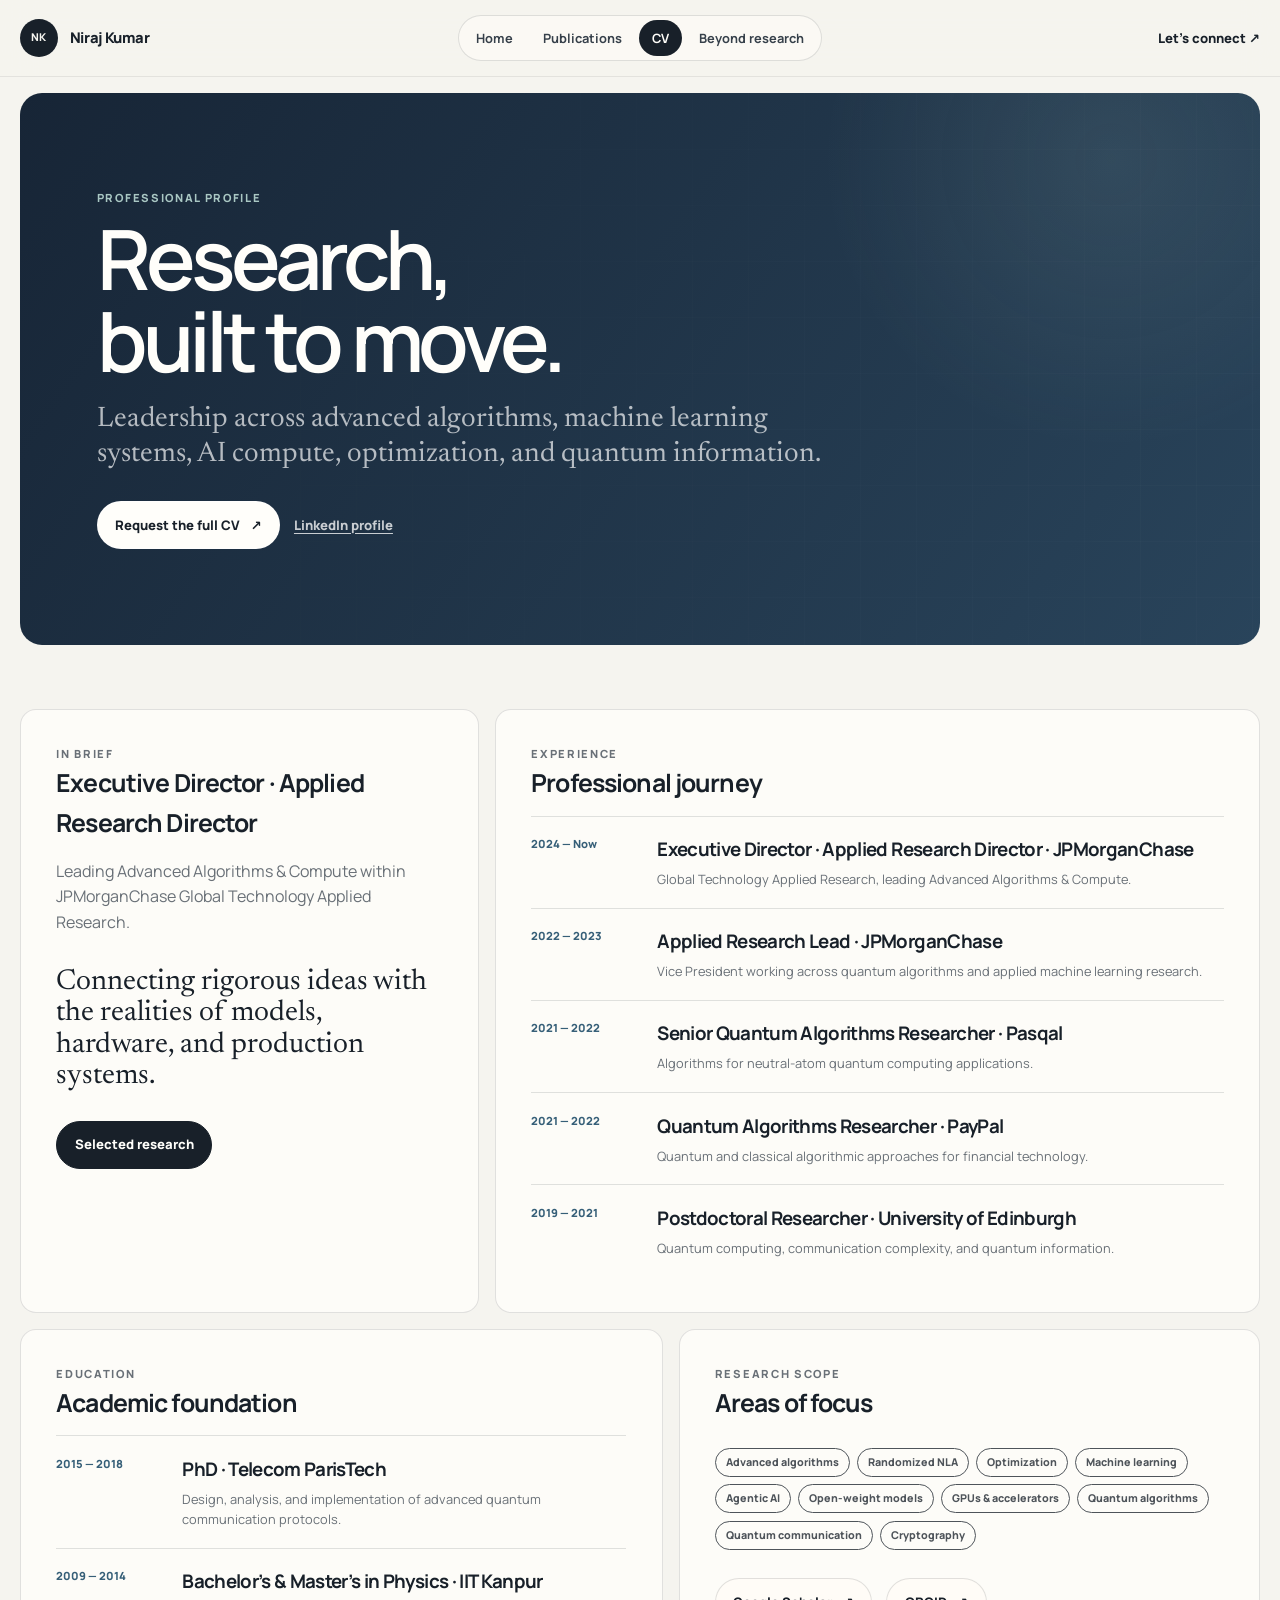
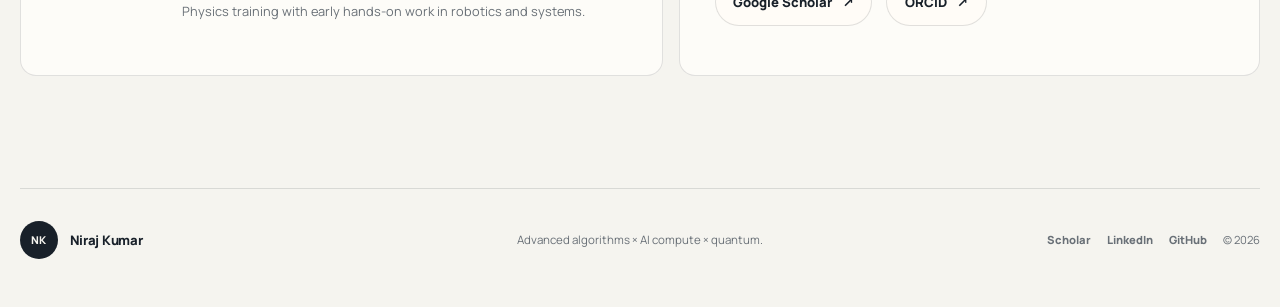
==== commit 4fea452d: "Redesign research website and improve SEO" ====
--- a/cv.html
+++ b/cv.html
@@ -4,9 +4,9 @@
   <meta charset="utf-8">
   <meta name="viewport" content="width=device-width, initial-scale=1">
 
-  <title>CV | Niraj Kumar</title>
+  <title>CV | Niraj Kumar, Executive Director &amp; Researcher</title>
   <link rel="canonical" href="https://nirajkumar92.github.io/cv.html">
-  <meta name="description" content="CV and professional profile for Niraj Kumar, Applied Research Director at JPMorganChase GTAR.">
+  <meta name="description" content="Professional profile for Niraj Kumar, Executive Director and Applied Research Director leading Advanced Algorithms and Compute.">
 
   <script type="application/ld+json">
   {
@@ -22,18 +22,21 @@
   <meta property="og:type" content="website">
   <meta property="og:url" content="https://nirajkumar92.github.io/cv.html">
   <meta property="og:title" content="CV | Niraj Kumar">
-  <meta property="og:description" content="CV and professional profile for Niraj Kumar, Applied Research Director at JPMorganChase GTAR.">
-  <meta property="og:image" content="https://nirajkumar92.github.io/assets/headshot.jpg">
+  <meta property="og:description" content="Applied research leadership across advanced algorithms, AI compute, optimization, and quantum computing.">
+  <meta property="og:image" content="https://nirajkumar92.github.io/assets/og.png">
   <meta name="twitter:card" content="summary_large_image">
   <meta name="twitter:title" content="CV | Niraj Kumar">
-  <meta name="twitter:description" content="CV and professional profile for Niraj Kumar, Applied Research Director at JPMorganChase GTAR.">
-  <meta name="twitter:url" content="https://nirajkumar92.github.io/cv.html">
-  <meta name="twitter:image" content="https://nirajkumar92.github.io/assets/headshot.jpg">
+  <meta name="twitter:description" content="Applied research leadership across advanced algorithms, AI compute, optimization, and quantum computing.">
+  <meta name="twitter:image" content="https://nirajkumar92.github.io/assets/og.png">
 
-  <link rel="stylesheet" href="/assets/style.css?v=20260613">
+  <link rel="preconnect" href="https://fonts.googleapis.com">
+  <link rel="preconnect" href="https://fonts.gstatic.com" crossorigin>
+  <link href="https://fonts.googleapis.com/css2?family=Manrope:wght@400;500;600;700;800&amp;family=Newsreader:opsz,wght@6..72,400;6..72,500&amp;display=swap" rel="stylesheet">
+  <link rel="stylesheet" href="/assets/style.css?v=20260720">
+  <script src="/assets/site.js?v=20260719" defer></script>
 </head>
 
-<body>
+<body class="interior cv-page">
   <nav class="skip-links" aria-label="Skip links">
     <ul>
       <li><a href="#site-nav" class="screen-reader-shortcut">Skip to navigation</a></li>
@@ -44,51 +47,122 @@
 
   <header class="site-header">
     <nav id="site-nav" class="site-nav" aria-label="Primary">
-      <a class="brand" href="/index.html">Niraj Kumar</a>
+      <a class="brand" href="/index.html" aria-label="Niraj Kumar home">
+        <span class="brand-mark" aria-hidden="true">NK</span>
+        <span>Niraj Kumar</span>
+      </a>
       <ul class="nav-links">
         <li><a href="/index.html">Home</a></li>
         <li><a href="/publications.html">Publications</a></li>
         <li><a href="/cv.html" aria-current="page">CV</a></li>
-        <li><a href="/misc.html">Misc</a></li>
+        <li><a href="/misc.html">Beyond research</a></li>
       </ul>
+      <a class="nav-contact" href="mailto:nirajhariom@gmail.com">Let’s connect <span aria-hidden="true">↗</span></a>
     </nav>
   </header>
 
   <main id="main">
     <section class="page-hero section">
       <p class="eyebrow">Professional profile</p>
-      <h1>CV</h1>
+      <h1>Research,<br>built to move.</h1>
       <p class="lede">
-        Applied research focused on advanced algorithms, machine learning systems,
-        optimization, AI compute, and quantum computing.
+        Leadership across advanced algorithms, machine learning systems, AI compute, optimization, and quantum information.
       </p>
+      <div class="button-row">
+        <a class="button light" href="mailto:nirajhariom@gmail.com">Request the full CV <span aria-hidden="true">↗</span></a>
+        <a class="text-link on-dark" href="https://www.linkedin.com/in/nirajkumar92/" target="_blank" rel="noopener">LinkedIn profile</a>
+      </div>
     </section>
 
-    <div class="page-shell content-grid">
-      <section class="content-main">
-        <article class="info-card">
-          <h2>CV Availability</h2>
-          <p>CV will be provided upon request.</p>
+    <div class="page-shell">
+      <div class="profile-grid">
+        <aside class="info-card profile-summary">
+          <p class="eyebrow">In brief</p>
+          <h2>Executive Director · Applied Research Director</h2>
+          <p>Leading Advanced Algorithms &amp; Compute within JPMorganChase Global Technology Applied Research.</p>
+          <blockquote>Connecting rigorous ideas with the realities of models, hardware, and production systems.</blockquote>
           <div class="button-row">
-            <a class="button primary" href="mailto:nirajhariom@gmail.com">Request CV</a>
-            <a class="button" href="https://www.linkedin.com/in/nirajkumar92/" target="_blank" rel="noopener">LinkedIn profile</a>
+            <a class="button primary" href="/publications.html">Selected research</a>
           </div>
-        </article>
-      </section>
+        </aside>
 
-      <aside class="content-side">
+        <section class="info-card" aria-labelledby="experience-title">
+          <p class="eyebrow">Experience</p>
+          <h2 id="experience-title">Professional journey</h2>
+          <ol class="cv-list">
+            <li>
+              <time>2024 — Now</time>
+              <div><h3>Executive Director · Applied Research Director · JPMorganChase</h3><p>Global Technology Applied Research, leading Advanced Algorithms &amp; Compute.</p></div>
+            </li>
+            <li>
+              <time>2022 — 2023</time>
+              <div><h3>Applied Research Lead · JPMorganChase</h3><p>Vice President working across quantum algorithms and applied machine learning research.</p></div>
+            </li>
+            <li>
+              <time>2021 — 2022</time>
+              <div><h3>Senior Quantum Algorithms Researcher · Pasqal</h3><p>Algorithms for neutral-atom quantum computing applications.</p></div>
+            </li>
+            <li>
+              <time>2021 — 2022</time>
+              <div><h3>Quantum Algorithms Researcher · PayPal</h3><p>Quantum and classical algorithmic approaches for financial technology.</p></div>
+            </li>
+            <li>
+              <time>2019 — 2021</time>
+              <div><h3>Postdoctoral Researcher · University of Edinburgh</h3><p>Quantum computing, communication complexity, and quantum information.</p></div>
+            </li>
+          </ol>
+        </section>
+      </div>
+
+      <div class="profile-grid profile-grid-secondary">
         <section class="info-card">
-          <h2>Quick Links</h2>
-          <ul class="link-list">
-            <li><a href="/publications.html">Selected publications</a></li>
-            <li><a href="https://scholar.google.com/citations?user=RTUHCCQAAAAJ&hl=en" target="_blank" rel="noopener">Google Scholar</a></li>
-            <li><a href="mailto:nirajhariom@gmail.com">Email</a></li>
+          <p class="eyebrow">Education</p>
+          <h2>Academic foundation</h2>
+          <ol class="cv-list">
+            <li>
+              <time>2015 — 2018</time>
+              <div><h3>PhD · Telecom ParisTech</h3><p>Design, analysis, and implementation of advanced quantum communication protocols.</p></div>
+            </li>
+            <li>
+              <time>2009 — 2014</time>
+              <div><h3>Bachelor’s &amp; Master’s in Physics · IIT Kanpur</h3><p>Physics training with early hands-on work in robotics and systems.</p></div>
+            </li>
+          </ol>
+        </section>
+
+        <section class="info-card">
+          <p class="eyebrow">Research scope</p>
+          <h2>Areas of focus</h2>
+          <ul class="tag-list">
+            <li>Advanced algorithms</li>
+            <li>Randomized NLA</li>
+            <li>Optimization</li>
+            <li>Machine learning</li>
+            <li>Agentic AI</li>
+            <li>Open-weight models</li>
+            <li>GPUs &amp; accelerators</li>
+            <li>Quantum algorithms</li>
+            <li>Quantum communication</li>
+            <li>Cryptography</li>
           </ul>
+          <div class="button-row">
+            <a class="button" href="https://scholar.google.com/citations?user=RTUHCCQAAAAJ&amp;hl=en" target="_blank" rel="noopener">Google Scholar <span aria-hidden="true">↗</span></a>
+            <a class="button" href="https://orcid.org/0000-0003-3037-1083" target="_blank" rel="noopener">ORCID <span aria-hidden="true">↗</span></a>
+          </div>
         </section>
-      </aside>
+      </div>
     </div>
   </main>
 
-  <footer id="footer" class="page-footer">© 2026 Niraj Kumar.</footer>
+  <footer id="footer" class="page-footer">
+    <a class="brand footer-brand" href="/index.html"><span class="brand-mark" aria-hidden="true">NK</span><span>Niraj Kumar</span></a>
+    <p>Advanced algorithms × AI compute × quantum.</p>
+    <div class="footer-links">
+      <a href="https://scholar.google.com/citations?user=RTUHCCQAAAAJ&amp;hl=en" target="_blank" rel="noopener">Scholar</a>
+      <a href="https://www.linkedin.com/in/nirajkumar92/" target="_blank" rel="noopener">LinkedIn</a>
+      <a href="https://github.com/nirajkumar92" target="_blank" rel="noopener">GitHub</a>
+      <span>© 2026</span>
+    </div>
+  </footer>
 </body>
 </html>
--- a/assets/style.css
+++ b/assets/style.css
@@ -1,16 +1,25 @@
 :root {
-  --bg: #f6faf8;
-  --surface: #ffffff;
-  --surface-soft: #edf6f1;
-  --text: #26332f;
-  --heading: #142a26;
-  --muted: #65736d;
-  --line: #dbe8e2;
-  --accent: #007f6d;
-  --accent-strong: #005f53;
-  --accent-warm: #b44d34;
-  --shadow: 0 18px 50px rgba(20, 42, 38, 0.12);
-  --max: 1180px;
+  --paper: #f3f0e8;
+  --paper-deep: #e8e3d8;
+  --ink: #101418;
+  --ink-soft: #2e343b;
+  --muted: #686d72;
+  --line: rgba(16, 20, 24, 0.14);
+  --line-light: rgba(255, 255, 255, 0.18);
+  --white: #fffdf7;
+  --night: #09101c;
+  --night-soft: #101a2b;
+  --blue: #2446d8;
+  --blue-bright: #315cff;
+  --cyan: #67e8d3;
+  --yellow: #f6e94e;
+  --coral: #ff7b61;
+  --max: 1240px;
+  --radius-lg: 30px;
+  --radius-md: 22px;
+  --radius-sm: 14px;
+  --shadow: 0 30px 80px rgba(16, 20, 24, 0.12);
+  --ease: cubic-bezier(.2, .75, .2, 1);
 }
 
 * {
@@ -19,49 +28,44 @@
 
 html {
   scroll-behavior: smooth;
+  background: var(--paper);
 }
 
 body {
   margin: 0;
   background:
-    radial-gradient(circle at top left, rgba(0, 127, 109, 0.09), transparent 32rem),
-    linear-gradient(180deg, #ffffff 0%, var(--bg) 34rem);
-  color: var(--text);
-  font-family: Inter, ui-sans-serif, system-ui, -apple-system, BlinkMacSystemFont, "Segoe UI", Arial, sans-serif;
+    radial-gradient(circle at 88% 12%, rgba(36, 70, 216, 0.08), transparent 26rem),
+    var(--paper);
+  color: var(--ink);
+  font-family: "Manrope", ui-sans-serif, system-ui, -apple-system, BlinkMacSystemFont, "Segoe UI", sans-serif;
   font-size: 16px;
-  line-height: 1.65;
-}
-
-body::before {
-  content: "";
-  position: fixed;
-  inset: 0;
-  pointer-events: none;
-  background-image: linear-gradient(rgba(20, 42, 38, 0.035) 1px, transparent 1px), linear-gradient(90deg, rgba(20, 42, 38, 0.035) 1px, transparent 1px);
-  background-size: 44px 44px;
-  mask-image: linear-gradient(180deg, #000 0%, transparent 44rem);
+  line-height: 1.6;
+  text-rendering: optimizeLegibility;
+  -webkit-font-smoothing: antialiased;
+}
+
+body::selection {
+  background: var(--yellow);
+  color: var(--ink);
 }
 
 a {
-  color: var(--accent-strong);
-  text-decoration-color: rgba(0, 127, 109, 0.28);
-  text-underline-offset: 0.18em;
-}
-
-a:hover,
-a:focus {
-  color: var(--accent);
+  color: inherit;
+  text-decoration-thickness: 0.08em;
+  text-underline-offset: 0.2em;
 }
 
 img {
+  display: block;
   max-width: 100%;
-  display: block;
-}
-
-.skip-links {
-  margin: 0;
-}
-
+}
+
+button,
+a {
+  -webkit-tap-highlight-color: transparent;
+}
+
+.skip-links,
 .skip-links ul {
   margin: 0;
   padding: 0;
@@ -69,121 +73,159 @@
 }
 
 .screen-reader-shortcut {
-  position: absolute;
-  top: -1000em;
-  left: 0.75rem;
-  z-index: 99;
-  padding: 0.65rem 0.9rem;
-  background: var(--heading);
-  color: #fff;
+  position: fixed;
+  left: 1rem;
+  top: -10rem;
+  z-index: 1000;
+  padding: 0.75rem 1rem;
+  border-radius: 999px;
+  background: var(--ink);
+  color: var(--white);
 }
 
 .screen-reader-shortcut:focus {
-  top: 0.75rem;
+  top: 1rem;
 }
 
 .site-header {
   position: sticky;
   top: 0;
-  z-index: 20;
-  border-bottom: 1px solid rgba(219, 232, 226, 0.82);
-  background: rgba(255, 255, 255, 0.88);
-  backdrop-filter: blur(16px);
+  z-index: 50;
+  border-bottom: 1px solid rgba(16, 20, 24, 0.08);
+  background: rgba(243, 240, 232, 0.86);
+  backdrop-filter: blur(22px) saturate(140%);
 }
 
 .site-nav {
   width: min(100% - 2rem, var(--max));
+  min-height: 76px;
   margin: 0 auto;
-  min-height: 72px;
-  display: flex;
+  display: grid;
+  grid-template-columns: 1fr auto 1fr;
   align-items: center;
-  justify-content: space-between;
-  gap: 1rem;
+  gap: 1.5rem;
 }
 
 .brand {
-  color: var(--heading);
+  display: inline-flex;
+  align-items: center;
+  gap: 0.72rem;
+  width: fit-content;
+  color: var(--ink);
+  font-size: 0.92rem;
   font-weight: 800;
-  letter-spacing: 0;
+  letter-spacing: -0.02em;
   text-decoration: none;
+}
+
+.brand-mark {
+  display: inline-grid;
+  place-items: center;
+  width: 38px;
+  height: 38px;
+  border-radius: 50%;
+  background: var(--ink);
+  color: var(--paper);
+  font-size: 0.67rem;
+  letter-spacing: 0.04em;
 }
 
 .nav-links {
   display: flex;
   align-items: center;
-  gap: 0.4rem;
+  justify-content: center;
+  gap: 0.25rem;
   margin: 0;
-  padding: 0;
+  padding: 0.25rem;
+  border: 1px solid var(--line);
+  border-radius: 999px;
+  background: rgba(255, 253, 247, 0.55);
   list-style: none;
 }
 
 .nav-links a {
   display: inline-flex;
   align-items: center;
-  min-height: 40px;
-  padding: 0.35rem 0.72rem;
+  min-height: 36px;
+  padding: 0 0.82rem;
   border-radius: 999px;
-  color: var(--text);
-  font-size: 0.9rem;
+  color: var(--ink-soft);
+  font-size: 0.8rem;
   font-weight: 700;
   text-decoration: none;
+  transition: color 220ms var(--ease), background 220ms var(--ease);
 }
 
 .nav-links a:hover,
 .nav-links a[aria-current="page"] {
-  background: var(--surface-soft);
-  color: var(--accent-strong);
+  background: var(--ink);
+  color: var(--white);
+}
+
+.nav-contact {
+  justify-self: end;
+  color: var(--ink);
+  font-size: 0.82rem;
+  font-weight: 800;
+  text-decoration: none;
+}
+
+.nav-contact span,
+.text-link span,
+.button span {
+  display: inline-block;
+  transition: transform 220ms var(--ease);
+}
+
+.nav-contact:hover span,
+.text-link:hover span,
+.button:hover span {
+  transform: translate(2px, -2px);
+}
+
+.section-wide {
+  width: min(100% - 2rem, 1390px);
+  margin-inline: auto;
 }
 
 .section,
-.page-shell {
+.page-shell,
+.page-hero {
   width: min(100% - 2rem, var(--max));
-  margin: 0 auto;
-}
-
-.hero {
-  position: relative;
-  width: min(100% - 2rem, var(--max));
-  margin: 0 auto;
-  padding: 3.7rem 0 2.45rem;
-  display: grid;
-  grid-template-columns: minmax(0, 1.35fr) minmax(280px, 0.65fr);
-  gap: 2.6rem;
+  margin-inline: auto;
+}
+
+.section {
+  padding: 7rem 0;
+}
+
+.eyebrow,
+.section-kicker,
+.panel-label,
+.paper-meta,
+.venue {
+  margin: 0;
+  font-size: 0.7rem;
+  font-weight: 800;
+  letter-spacing: 0.15em;
+  text-transform: uppercase;
+}
+
+.eyebrow {
+  color: var(--blue);
+}
+
+.eyebrow.on-dark,
+.on-dark {
+  color: rgba(255, 255, 255, 0.76);
+}
+
+.button-row,
+.hero-actions {
+  display: flex;
   align-items: center;
-}
-
-.eyebrow {
-  margin: 0 0 0.9rem;
-  color: var(--accent-strong);
-  font-size: 0.78rem;
-  font-weight: 800;
-  letter-spacing: 0.12em;
-  text-transform: uppercase;
-}
-
-.hero h1,
-.page-hero h1 {
-  margin: 0;
-  color: var(--heading);
-  font-size: clamp(2.35rem, 4.4vw, 3.9rem);
-  line-height: 0.98;
-  letter-spacing: 0;
-}
-
-.hero .lede,
-.page-hero .lede {
-  max-width: 760px;
-  margin: 1.45rem 0 0;
-  color: #35423e;
-  font-size: clamp(1.12rem, 2vw, 1.45rem);
-  line-height: 1.45;
-}
-
-.hero-actions,
-.button-row {
-  display: flex;
   flex-wrap: wrap;
-  gap: 0.75rem;
+  gap: 0.85rem;
   margin-top: 1.8rem;
 }
 
@@ -191,183 +233,438 @@
   display: inline-flex;
   align-items: center;
   justify-content: center;
-  min-height: 44px;
-  padding: 0.65rem 1rem;
+  gap: 0.65rem;
+  min-height: 48px;
+  padding: 0.68rem 1.1rem;
   border: 1px solid var(--line);
   border-radius: 999px;
-  background: var(--surface);
-  color: var(--heading);
+  background: rgba(255, 253, 247, 0.7);
+  color: var(--ink);
+  font-size: 0.82rem;
   font-weight: 800;
   text-decoration: none;
-  box-shadow: 0 8px 22px rgba(20, 42, 38, 0.08);
+  transition: transform 260ms var(--ease), background 260ms var(--ease), box-shadow 260ms var(--ease);
+}
+
+.button:hover {
+  transform: translateY(-2px);
+  background: var(--white);
+  box-shadow: 0 12px 30px rgba(16, 20, 24, 0.12);
 }
 
 .button.primary {
-  border-color: var(--accent-strong);
-  background: var(--accent-strong);
-  color: #fff;
-}
-
-.button:hover {
-  transform: translateY(-1px);
-  color: var(--heading);
-}
-
-.button.primary:hover {
-  color: #fff;
-  background: var(--accent);
-}
-
-.hero-portrait {
-  justify-self: end;
-  width: min(100%, 330px);
-}
-
-.portrait-frame {
+  border-color: var(--ink);
+  background: var(--ink);
+  color: var(--white);
+}
+
+.button.light {
+  border-color: rgba(255, 255, 255, 0.6);
+  background: var(--white);
+  color: var(--ink);
+}
+
+.text-link {
+  display: inline-flex;
+  align-items: center;
+  gap: 0.5rem;
+  font-size: 0.82rem;
+  font-weight: 800;
+}
+
+/* Home hero */
+.hero {
+  padding: 1rem 0 0;
+}
+
+.hero-panel {
+  --mx: 72%;
+  --my: 28%;
   position: relative;
-  border-radius: 8px;
+  min-height: 730px;
+  display: grid;
+  grid-template-columns: minmax(0, 1.32fr) minmax(330px, 0.68fr);
+  grid-template-rows: 1fr auto;
+  gap: 2rem;
   overflow: hidden;
-  background: var(--surface-soft);
-  box-shadow: var(--shadow);
-}
-
-.portrait-frame::after {
-  content: "";
+  padding: clamp(2rem, 5vw, 5rem);
+  border: 1px solid rgba(255, 255, 255, 0.12);
+  border-radius: var(--radius-lg);
+  background:
+    radial-gradient(circle at var(--mx) var(--my), rgba(49, 92, 255, 0.34), transparent 25rem),
+    linear-gradient(118deg, #08101d 0%, #0c1730 46%, #173bb4 100%);
+  box-shadow: 0 40px 100px rgba(16, 20, 24, 0.2);
+  color: var(--white);
+  isolation: isolate;
+}
+
+.hero-grid {
   position: absolute;
   inset: 0;
-  border: 1px solid rgba(255, 255, 255, 0.62);
-  border-radius: inherit;
-  pointer-events: none;
+  z-index: -2;
+  background-image:
+    linear-gradient(rgba(255, 255, 255, 0.055) 1px, transparent 1px),
+    linear-gradient(90deg, rgba(255, 255, 255, 0.055) 1px, transparent 1px);
+  background-size: 58px 58px;
+  mask-image: linear-gradient(100deg, rgba(0, 0, 0, 0.9), transparent 88%);
+}
+
+.hero-glow {
+  position: absolute;
+  z-index: -1;
+  border-radius: 50%;
+  filter: blur(12px);
+  opacity: 0.7;
+  animation: drift 10s ease-in-out infinite alternate;
+}
+
+.hero-glow-one {
+  width: 360px;
+  height: 360px;
+  right: -8rem;
+  top: -9rem;
+  background: rgba(103, 232, 211, 0.25);
+}
+
+.hero-glow-two {
+  width: 260px;
+  height: 260px;
+  left: 48%;
+  bottom: -11rem;
+  background: rgba(246, 233, 78, 0.12);
+  animation-delay: -4s;
+}
+
+@keyframes drift {
+  to { transform: translate3d(26px, 18px, 0) scale(1.08); }
+}
+
+.hero-copy {
+  z-index: 2;
+  align-self: center;
+  max-width: 780px;
+}
+
+.hero-copy h1 {
+  max-width: 850px;
+  margin: 1.2rem 0 0;
+  font-size: clamp(3.25rem, 6.3vw, 6.5rem);
+  font-weight: 500;
+  letter-spacing: -0.07em;
+  line-height: 0.92;
+}
+
+.hero-copy h1 em {
+  color: var(--cyan);
+  font-family: "Newsreader", Georgia, serif;
+  font-weight: 400;
+}
+
+.hero-lede {
+  max-width: 680px;
+  margin: 1.8rem 0 0;
+  color: rgba(255, 255, 255, 0.72);
+  font-size: clamp(1rem, 1.5vw, 1.22rem);
+  line-height: 1.65;
+}
+
+.hero-lede a {
+  color: var(--white);
+  text-decoration-color: rgba(255, 255, 255, 0.35);
+}
+
+.hero-portrait {
+  position: relative;
+  z-index: 2;
+  align-self: center;
+  justify-self: end;
+  width: min(100%, 380px);
+  min-height: 470px;
+}
+
+.portrait-frame {
+  position: absolute;
+  right: 0;
+  top: 50%;
+  z-index: 3;
+  width: 78%;
+  overflow: hidden;
+  border: 1px solid rgba(255, 255, 255, 0.34);
+  border-radius: var(--radius-md);
+  background: rgba(255, 255, 255, 0.08);
+  box-shadow: 0 28px 70px rgba(0, 0, 0, 0.3);
+  transform: translateY(-50%) rotate(2deg);
+  transition: transform 500ms var(--ease);
+}
+
+.hero-panel:hover .portrait-frame {
+  transform: translateY(-52%) rotate(0deg);
 }
 
 .portrait-frame img {
   width: 100%;
-  aspect-ratio: 1;
+  aspect-ratio: 0.86;
   object-fit: cover;
-}
-
-.profile-facts {
-  margin: 0.75rem 0 0;
-  padding: 0;
-  list-style: none;
-  display: grid;
+  filter: saturate(0.82) contrast(1.04);
+}
+
+.portrait-caption {
+  display: flex;
+  justify-content: space-between;
   gap: 0.5rem;
-}
-
-.profile-facts li {
-  padding: 0.54rem 0.68rem;
-  border: 1px solid var(--line);
-  border-radius: 8px;
-  background: rgba(255, 255, 255, 0.82);
+  padding: 0.62rem 0.75rem;
+  background: rgba(8, 16, 29, 0.84);
+  color: rgba(255, 255, 255, 0.72);
+  font-size: 0.66rem;
+  font-weight: 700;
+  letter-spacing: 0.04em;
+}
+
+.signal-field {
+  position: absolute;
+  inset: 0;
+}
+
+.signal-orbit {
+  position: absolute;
+  border: 1px solid rgba(103, 232, 211, 0.45);
+  border-radius: 50%;
+  animation: orbitPulse 5s ease-in-out infinite alternate;
+}
+
+.orbit-one {
+  width: 95%;
+  height: 55%;
+  left: -15%;
+  top: 16%;
+  transform: rotate(-24deg);
+}
+
+.orbit-two {
+  width: 70%;
+  height: 90%;
+  right: -10%;
+  bottom: -4%;
+  border-color: rgba(255, 255, 255, 0.2);
+  transform: rotate(22deg);
+  animation-delay: -2s;
+}
+
+@keyframes orbitPulse {
+  to { opacity: 0.45; transform: rotate(-18deg) scale(1.04); }
+}
+
+.signal-node {
+  position: absolute;
+  width: 12px;
+  height: 12px;
+  border: 3px solid rgba(255, 255, 255, 0.72);
+  border-radius: 50%;
+  background: var(--cyan);
+  box-shadow: 0 0 0 9px rgba(103, 232, 211, 0.12), 0 0 28px rgba(103, 232, 211, 0.65);
+}
+
+.node-one { left: 4%; top: 26%; }
+.node-two { right: 5%; top: 21%; background: var(--yellow); }
+.node-three { left: 10%; bottom: 15%; background: var(--blue-bright); }
+
+.signal-label {
+  position: absolute;
+  padding: 0.35rem 0.55rem;
+  border: 1px solid rgba(255, 255, 255, 0.18);
+  border-radius: 999px;
+  background: rgba(8, 16, 29, 0.55);
+  color: rgba(255, 255, 255, 0.72);
+  font-size: 0.61rem;
+  font-weight: 700;
+  backdrop-filter: blur(8px);
+}
+
+.label-one { left: 0; top: 33%; }
+.label-two { right: 0; top: 27%; }
+.label-three { left: 5%; bottom: 5%; }
+
+.hero-footer {
+  grid-column: 1 / -1;
+  z-index: 2;
+  display: grid;
+  grid-template-columns: repeat(3, 1fr);
+  gap: 1rem;
+  padding-top: 1.35rem;
+  border-top: 1px solid var(--line-light);
+  color: rgba(255, 255, 255, 0.63);
+  font-size: 0.7rem;
+  font-weight: 700;
+  letter-spacing: 0.04em;
+}
+
+.hero-footer span {
+  display: flex;
+  gap: 0.55rem;
+}
+
+.hero-footer b {
+  color: var(--cyan);
+}
+
+.credibility {
+  padding: 2.2rem 0 1rem;
+}
+
+.section-kicker {
   color: var(--muted);
-  font-size: 0.92rem;
-}
-
-.profile-facts strong {
+}
+
+.credibility-row {
+  display: grid;
+  grid-template-columns: 1.25fr 1fr 1fr 0.72fr;
+  gap: 1rem;
+  margin-top: 1.2rem;
+}
+
+.credibility-row div {
+  padding: 1.2rem 0;
+  border-top: 1px solid var(--line);
+}
+
+.credibility-row strong,
+.credibility-row span {
   display: block;
-  color: var(--heading);
-}
-
-.quick-stats {
-  display: grid;
-  grid-template-columns: repeat(4, minmax(0, 1fr));
-  gap: 0.85rem;
-  margin: 0 auto 2.7rem;
-}
-
-.stat {
-  min-height: 112px;
-  padding: 1.1rem;
-  border: 1px solid var(--line);
-  border-radius: 8px;
-  background: rgba(255, 255, 255, 0.82);
-}
-
-.stat strong {
-  display: block;
-  color: var(--heading);
-  font-size: 1.45rem;
-  line-height: 1.1;
-}
-
-.stat span {
-  display: block;
-  margin-top: 0.4rem;
+}
+
+.credibility-row strong {
+  font-size: 0.94rem;
+  letter-spacing: -0.02em;
+}
+
+.credibility-row span {
+  margin-top: 0.3rem;
   color: var(--muted);
-  font-size: 0.93rem;
-}
-
-.section {
-  padding: 3.4rem 0;
-}
-
-.section.compact {
-  padding-top: 1.2rem;
-}
-
-.section-header {
-  display: grid;
-  grid-template-columns: minmax(0, 0.7fr) minmax(0, 1fr);
-  gap: 2rem;
+  font-size: 0.75rem;
+}
+
+/* Shared section language */
+.section-heading {
+  display: grid;
+  grid-template-columns: minmax(0, 1.35fr) minmax(280px, 0.65fr);
   align-items: end;
-  margin-bottom: 1.5rem;
-}
-
-.section-header h2,
-.page__title {
-  margin: 0;
-  color: var(--heading);
-  font-size: clamp(1.75rem, 3vw, 2.55rem);
-  line-height: 1.08;
-}
-
-.section-header p {
+  gap: 3rem;
+  margin-bottom: 2.5rem;
+}
+
+.section-heading h2,
+.page-hero h1,
+.contact-panel h2 {
+  margin: 0.7rem 0 0;
+  max-width: 820px;
+  font-size: clamp(2.4rem, 4.4vw, 4.7rem);
+  font-weight: 600;
+  letter-spacing: -0.06em;
+  line-height: 0.98;
+}
+
+.section-heading > p {
   margin: 0;
   color: var(--muted);
-  font-size: 1.04rem;
-}
-
-.card-grid {
-  display: grid;
-  grid-template-columns: repeat(3, minmax(0, 1fr));
+  font-size: 0.96rem;
+}
+
+.research-section {
+  padding-top: 6rem;
+}
+
+.research-grid {
+  display: grid;
+  grid-template-columns: repeat(12, 1fr);
+  grid-auto-rows: minmax(240px, auto);
   gap: 1rem;
 }
 
-.feature-card,
-.paper-card,
-.press-card,
-.info-card {
+.focus-panel {
+  position: relative;
+  min-height: 420px;
+  overflow: hidden;
+  padding: clamp(1.4rem, 3vw, 2.3rem);
   border: 1px solid var(--line);
-  border-radius: 8px;
-  background: rgba(255, 255, 255, 0.9);
-  box-shadow: 0 12px 34px rgba(20, 42, 38, 0.07);
-}
-
-.feature-card,
-.info-card {
-  padding: 1.25rem;
-}
-
-.feature-card h3,
-.info-card h2,
-.info-card h3 {
-  margin: 0 0 0.65rem;
-  color: var(--heading);
-  font-size: 1.1rem;
-  line-height: 1.25;
-}
-
-.feature-card p,
-.info-card p {
+  border-radius: var(--radius-md);
+  transition: transform 380ms var(--ease), box-shadow 380ms var(--ease);
+}
+
+.focus-panel:hover {
+  transform: translateY(-5px);
+  box-shadow: var(--shadow);
+}
+
+.panel-algorithms {
+  grid-column: span 7;
+  background: var(--night);
+  color: var(--white);
+}
+
+.panel-compute {
+  grid-column: span 5;
+  background:
+    radial-gradient(circle at 110% -10%, rgba(103, 232, 211, 0.6), transparent 13rem),
+    var(--blue);
+  color: var(--white);
+}
+
+.panel-quantum {
+  grid-column: span 5;
+  background: var(--yellow);
+}
+
+.panel-principle {
+  grid-column: span 7;
+  display: flex;
+  flex-direction: column;
+  justify-content: space-between;
+  background:
+    linear-gradient(120deg, transparent 65%, rgba(36, 70, 216, 0.08)),
+    var(--white);
+}
+
+.panel-index {
+  position: absolute;
+  right: 1.6rem;
+  top: 1.3rem;
+  color: currentColor;
+  font-size: 0.67rem;
+  font-weight: 800;
+  opacity: 0.55;
+}
+
+.panel-copy {
+  position: relative;
+  z-index: 3;
+  max-width: 430px;
+}
+
+.panel-copy h3 {
+  margin: 1.2rem 0 1rem;
+  font-size: clamp(2rem, 4vw, 4.3rem);
+  font-weight: 600;
+  letter-spacing: -0.06em;
+  line-height: 0.92;
+}
+
+.panel-copy > p:not(.panel-label) {
+  max-width: 400px;
   margin: 0;
-  color: var(--muted);
+  color: currentColor;
+  font-size: 0.91rem;
+  opacity: 0.72;
+}
+
+.panel-label {
+  opacity: 0.62;
 }
 
 .tag-list {
   display: flex;
   flex-wrap: wrap;
-  gap: 0.5rem;
-  margin: 1rem 0 0;
+  gap: 0.45rem;
+  margin: 1.6rem 0 0;
   padding: 0;
   list-style: none;
 }
@@ -376,410 +673,1378 @@
 .tag {
   display: inline-flex;
   align-items: center;
-  min-height: 28px;
-  padding: 0.25rem 0.58rem;
+  min-height: 29px;
+  padding: 0.25rem 0.62rem;
+  border: 1px solid currentColor;
   border-radius: 999px;
-  background: var(--surface-soft);
-  color: var(--accent-strong);
-  font-size: 0.78rem;
+  font-size: 0.67rem;
   font-weight: 800;
-}
-
-.paper-grid {
-  display: grid;
-  grid-template-columns: repeat(2, minmax(0, 1fr));
+  opacity: 0.76;
+}
+
+.algorithm-art {
+  position: absolute;
+  right: -2rem;
+  bottom: -3rem;
+  width: 55%;
+  height: 80%;
+  transform: rotate(-10deg);
+}
+
+.algorithm-art i {
+  position: absolute;
+  inset: calc(var(--i, 0) * 12%);
+  border: 1px solid rgba(103, 232, 211, calc(.5 - var(--i, 0) * .06));
+  border-radius: 50%;
+}
+
+.algorithm-art i:nth-child(1) { --i: 0; }
+.algorithm-art i:nth-child(2) { --i: 1; }
+.algorithm-art i:nth-child(3) { --i: 2; }
+.algorithm-art i:nth-child(4) { --i: 3; }
+.algorithm-art i:nth-child(5) { --i: 4; background: var(--cyan); box-shadow: 0 0 35px rgba(103, 232, 211, 0.7); }
+
+.compute-art {
+  position: absolute;
+  right: 1.5rem;
+  bottom: 1.4rem;
+  display: grid;
+  grid-template-columns: repeat(3, 34px);
+  gap: 7px;
+  transform: perspective(500px) rotateX(54deg) rotateZ(-12deg);
+}
+
+.compute-art span {
+  aspect-ratio: 1;
+  border: 1px solid rgba(255, 255, 255, 0.42);
+  border-radius: 6px;
+  background: rgba(255, 255, 255, 0.09);
+  box-shadow: 0 12px 25px rgba(8, 16, 29, 0.2);
+}
+
+.compute-art span:nth-child(2),
+.compute-art span:nth-child(5) {
+  background: var(--cyan);
+}
+
+.quantum-art {
+  position: absolute;
+  right: -3rem;
+  bottom: -2.8rem;
+  width: 260px;
+  height: 260px;
+}
+
+.q-orbit {
+  position: absolute;
+  inset: 18%;
+  border: 1px solid rgba(16, 20, 24, 0.44);
+  border-radius: 50%;
+}
+
+.q-one { transform: rotate(28deg) scaleX(1.45); }
+.q-two { transform: rotate(-36deg) scaleX(1.45); }
+
+.q-core {
+  position: absolute;
+  left: 50%;
+  top: 50%;
+  width: 16px;
+  height: 16px;
+  border-radius: 50%;
+  background: var(--blue);
+  box-shadow: 0 0 0 10px rgba(36, 70, 216, 0.15);
+  transform: translate(-50%, -50%);
+}
+
+.panel-principle blockquote {
+  max-width: 760px;
+  margin: 2.6rem 0;
+  font-family: "Newsreader", Georgia, serif;
+  font-size: clamp(2rem, 3.4vw, 3.6rem);
+  line-height: 1.04;
+  letter-spacing: -0.035em;
+}
+
+/* Papers */
+.papers-band {
+  background: var(--night);
+  color: var(--white);
+}
+
+.papers-inner {
+  padding-top: 7.5rem;
+  padding-bottom: 7.5rem;
+}
+
+.on-dark-heading h2 {
+  color: var(--white);
+}
+
+.on-dark-heading > p {
+  color: rgba(255, 255, 255, 0.56);
+}
+
+.featured-papers {
+  display: grid;
+  grid-template-columns: 1.25fr 0.75fr;
   gap: 1rem;
 }
 
-.paper-card {
-  padding: 1.15rem;
-}
-
-.paper-card time,
-.paper-card .venue {
-  color: var(--accent-warm);
+.featured-paper {
+  position: relative;
+  min-height: 350px;
+  display: flex;
+  flex-direction: column;
+  justify-content: flex-end;
+  overflow: hidden;
+  padding: clamp(1.4rem, 3vw, 2.3rem);
+  border: 1px solid var(--line-light);
+  border-radius: var(--radius-md);
+  background:
+    radial-gradient(circle at 100% 0%, rgba(103, 232, 211, 0.14), transparent 14rem),
+    var(--night-soft);
+  color: var(--white);
+  text-decoration: none;
+  transition: transform 350ms var(--ease), border-color 350ms var(--ease);
+}
+
+.featured-paper-primary {
+  background:
+    linear-gradient(140deg, rgba(103, 232, 211, 0.2), transparent 42%),
+    var(--blue);
+}
+
+.featured-paper:hover {
+  transform: translateY(-5px);
+  border-color: rgba(255, 255, 255, 0.5);
+}
+
+.featured-paper h3 {
+  max-width: 820px;
+  margin: 1rem 0 0.9rem;
+  font-size: clamp(1.65rem, 3vw, 3.1rem);
+  letter-spacing: -0.055em;
+  line-height: 1.02;
+}
+
+.featured-paper p {
+  max-width: 620px;
+  margin: 0;
+  color: rgba(255, 255, 255, 0.62);
+  font-size: 0.86rem;
+}
+
+.paper-meta {
+  color: var(--cyan);
+}
+
+.paper-arrow {
+  position: absolute;
+  right: 1.4rem;
+  top: 1.2rem;
+  font-size: 1.25rem;
+  transition: transform 250ms var(--ease);
+}
+
+.featured-paper:hover .paper-arrow {
+  transform: translate(4px, -4px);
+}
+
+.paper-rows {
+  margin-top: 2rem;
+  border-top: 1px solid var(--line-light);
+}
+
+.paper-rows a {
+  display: grid;
+  grid-template-columns: 60px minmax(0, 1fr) 110px 22px;
+  align-items: center;
+  gap: 1rem;
+  padding: 1.05rem 0;
+  border-bottom: 1px solid var(--line-light);
+  color: rgba(255, 255, 255, 0.76);
+  text-decoration: none;
+  transition: color 220ms var(--ease), padding 220ms var(--ease);
+}
+
+.paper-rows a:hover {
+  padding-inline: 0.5rem;
+  color: var(--white);
+}
+
+.paper-rows span,
+.paper-rows i {
+  color: rgba(255, 255, 255, 0.42);
+  font-size: 0.7rem;
+  font-style: normal;
+}
+
+.paper-rows strong {
+  font-size: 0.86rem;
+}
+
+/* Journey */
+.journey-track {
+  position: relative;
+  display: grid;
+  grid-template-columns: repeat(6, minmax(175px, 1fr));
+  gap: 0;
+  margin: 0;
+  padding: 0 0 1rem;
+  list-style: none;
+  overflow-x: auto;
+  scrollbar-width: thin;
+}
+
+.journey-track::before {
+  content: "";
+  position: absolute;
+  left: 0;
+  right: 0;
+  top: 57px;
+  height: 1px;
+  background: var(--line);
+}
+
+.journey-track li {
+  position: relative;
+  min-width: 190px;
+  padding-right: 1.5rem;
+}
+
+.journey-track time {
+  color: var(--muted);
+  font-size: 0.67rem;
+  font-weight: 800;
+  letter-spacing: 0.05em;
+}
+
+.journey-dot {
+  position: relative;
+  z-index: 2;
+  display: block;
+  width: 11px;
+  height: 11px;
+  margin: 1.35rem 0 1.55rem;
+  border: 3px solid var(--paper);
+  border-radius: 50%;
+  background: var(--ink);
+  box-shadow: 0 0 0 1px var(--ink);
+}
+
+.journey-current .journey-dot {
+  background: var(--blue);
+  box-shadow: 0 0 0 1px var(--blue), 0 0 0 7px rgba(36, 70, 216, 0.12);
+}
+
+.journey-track h3 {
+  margin: 0;
+  font-size: 0.9rem;
+  letter-spacing: -0.025em;
+}
+
+.journey-track p {
+  margin: 0.4rem 0 0;
+  color: var(--muted);
+  font-size: 0.72rem;
+}
+
+/* Press and contact */
+.press-section {
+  padding-top: 3rem;
+}
+
+.press-grid {
+  display: grid;
+  grid-template-columns: repeat(4, 1fr);
+  gap: 1rem;
+}
+
+.press-tile {
+  position: relative;
+  min-height: 250px;
+  display: flex;
+  flex-direction: column;
+  justify-content: space-between;
+  padding: 1.5rem;
+  border: 1px solid var(--line);
+  border-radius: var(--radius-md);
+  text-decoration: none;
+  transition: transform 340ms var(--ease), box-shadow 340ms var(--ease);
+}
+
+.press-tile:hover {
+  transform: translateY(-5px) rotate(-0.6deg);
+  box-shadow: var(--shadow);
+}
+
+.press-tile span {
+  font-size: 0.72rem;
+  font-weight: 800;
+  text-transform: uppercase;
+  letter-spacing: 0.1em;
+}
+
+.press-tile p {
+  margin: auto 0 0;
+  font-family: "Newsreader", Georgia, serif;
+  font-size: 1.55rem;
+  line-height: 1.05;
+}
+
+.press-tile b {
+  position: absolute;
+  right: 1.3rem;
+  top: 1.2rem;
+}
+
+.tile-yellow { background: var(--yellow); }
+.tile-blue { background: var(--blue); color: var(--white); }
+.tile-ivory { background: var(--white); }
+.tile-dark { background: var(--ink); color: var(--white); }
+
+.contact-panel {
+  display: grid;
+  grid-template-columns: 1.1fr 0.9fr;
+  gap: 3rem;
+  margin-bottom: 7rem;
+  padding-inline: clamp(1.6rem, 4vw, 4rem);
+  border: 1px solid var(--line);
+  border-radius: var(--radius-lg);
+  background:
+    radial-gradient(circle at 90% 0%, rgba(103, 232, 211, 0.3), transparent 18rem),
+    var(--yellow);
+}
+
+.contact-copy {
+  align-self: end;
+}
+
+.contact-copy p {
+  max-width: 460px;
+  margin: 0;
+}
+
+/* Interior pages */
+.page-hero {
+  position: relative;
+  overflow: hidden;
+  margin-top: 1rem;
+  padding: clamp(2.5rem, 6vw, 6rem);
+  border-radius: var(--radius-lg);
+  background:
+    radial-gradient(circle at 85% 10%, rgba(103, 232, 211, 0.28), transparent 17rem),
+    linear-gradient(125deg, #0a1324 0%, #193ab8 100%);
+  color: var(--white);
+}
+
+.page-hero::after {
+  content: "";
+  position: absolute;
+  inset: 0;
+  background-image:
+    linear-gradient(rgba(255, 255, 255, 0.045) 1px, transparent 1px),
+    linear-gradient(90deg, rgba(255, 255, 255, 0.045) 1px, transparent 1px);
+  background-size: 56px 56px;
+  mask-image: linear-gradient(90deg, transparent, #000);
+  pointer-events: none;
+}
+
+.page-hero > * {
+  position: relative;
+  z-index: 1;
+}
+
+.page-hero .eyebrow {
+  color: var(--cyan);
+}
+
+.page-hero h1 {
+  max-width: none;
+  color: var(--white);
+  font-size: clamp(3.5rem, 8vw, 7.5rem);
+}
+
+.page-hero .lede {
+  max-width: 760px;
+  margin: 1.3rem 0 0;
+  color: rgba(255, 255, 255, 0.68);
+  font-family: "Newsreader", Georgia, serif;
+  font-size: clamp(1.3rem, 2.2vw, 2rem);
+  line-height: 1.25;
+}
+
+.page-shell {
+  padding: 4rem 0 7rem;
+}
+
+.content-grid {
+  display: grid;
+  grid-template-columns: minmax(0, 1fr) 290px;
+  gap: 1rem;
+  align-items: start;
+}
+
+.content-main {
+  display: grid;
+  gap: 1rem;
+}
+
+.content-side {
+  position: sticky;
+  top: 98px;
+  display: grid;
+  gap: 1rem;
+}
+
+.info-card,
+.paper-card,
+.feature-card,
+.stat {
+  border: 1px solid var(--line);
+  border-radius: var(--radius-md);
+  background: rgba(255, 253, 247, 0.72);
+}
+
+.info-card {
+  padding: clamp(1.35rem, 3vw, 2.2rem);
+}
+
+.info-card h2,
+.info-card h3 {
+  margin: 0 0 0.8rem;
+  letter-spacing: -0.035em;
+}
+
+.info-card h2 {
+  font-size: 1.55rem;
+}
+
+.info-card p {
+  color: var(--muted);
+}
+
+.info-card > p:last-child {
+  margin-bottom: 0;
+}
+
+.link-list,
+.info-card ul:not(.tag-list) {
+  display: grid;
+  gap: 0.65rem;
+  margin: 1rem 0 0;
+  padding: 0;
+  list-style: none;
+}
+
+.link-list a {
+  display: inline-flex;
   font-size: 0.82rem;
   font-weight: 800;
+}
+
+.publication-year {
+  position: sticky;
+  top: 84px;
+  z-index: 4;
+  margin: 2.8rem 0 0.8rem;
+  padding: 0.72rem 0;
+  border-bottom: 1px solid var(--line);
+  background: rgba(243, 240, 232, 0.92);
+  color: var(--blue);
+  font-size: 1rem;
   letter-spacing: 0.08em;
-  text-transform: uppercase;
-}
-
-.paper-card h3 {
-  margin: 0.45rem 0 0.55rem;
-  color: var(--heading);
-  font-size: 1.08rem;
-  line-height: 1.3;
-}
-
-.paper-card p {
-  margin: 0;
-  color: var(--muted);
-  font-size: 0.94rem;
-}
-
-.paper-card a {
-  display: inline-flex;
-  margin-top: 0.85rem;
-  font-weight: 800;
-}
-
-.timeline {
-  position: relative;
-  display: grid;
-  gap: 0.8rem;
+  backdrop-filter: blur(12px);
+}
+
+.publication-list {
+  display: grid;
+  gap: 0.65rem;
   margin: 0;
   padding: 0;
   list-style: none;
 }
 
-.timeline::before {
-  content: "";
-  position: absolute;
-  left: 7.25rem;
-  top: 0.65rem;
-  bottom: 0.65rem;
-  width: 1px;
-  background: var(--line);
-}
-
-.timeline li {
-  display: grid;
-  grid-template-columns: 6.4rem minmax(0, 1fr);
-  gap: 1.75rem;
-  align-items: start;
-}
-
-.timeline time {
-  color: var(--accent-strong);
-  font-size: 0.84rem;
-  font-weight: 900;
-}
-
-.timeline-content {
+.publication-list .paper-card {
   position: relative;
-  padding: 1rem 1.1rem;
-  border: 1px solid var(--line);
-  border-radius: 8px;
-  background: rgba(255, 255, 255, 0.88);
-}
-
-.timeline-content::before {
-  content: "";
-  position: absolute;
-  left: -2.14rem;
-  top: 1.08rem;
-  width: 0.65rem;
-  height: 0.65rem;
-  border: 3px solid var(--bg);
-  border-radius: 999px;
-  background: var(--accent);
-}
-
-.timeline-content h3 {
+  display: grid;
+  grid-template-columns: minmax(0, 1fr) auto;
+  gap: 1rem;
+  padding: 1.15rem 1.25rem;
+  transition: transform 280ms var(--ease), background 280ms var(--ease), border-color 280ms var(--ease);
+}
+
+.publication-list .paper-card:hover {
+  z-index: 2;
+  transform: translateX(5px);
+  border-color: rgba(36, 70, 216, 0.35);
+  background: var(--white);
+}
+
+.paper-card h3 {
+  margin: 0.45rem 0 0;
+  font-size: 0.93rem;
+  line-height: 1.38;
+  letter-spacing: -0.02em;
+}
+
+.paper-card .venue {
+  color: var(--blue);
+  font-size: 0.6rem;
+}
+
+.publication-list .paper-card > a {
+  align-self: center;
+  font-size: 0.72rem;
+  font-weight: 800;
+}
+
+.card-grid {
+  display: grid;
+  grid-template-columns: repeat(3, 1fr);
+  gap: 1rem;
+}
+
+.feature-card,
+.stat {
+  padding: 1.35rem;
+}
+
+.feature-card h3,
+.stat strong {
   margin: 0;
-  color: var(--heading);
-  font-size: 1.02rem;
-}
-
-.timeline-content p {
-  margin: 0.25rem 0 0;
+  display: block;
+  font-size: 1.1rem;
+}
+
+.feature-card p,
+.stat span {
   color: var(--muted);
-}
-
-.press-list {
-  display: grid;
-  grid-template-columns: repeat(2, minmax(0, 1fr));
+  font-size: 0.86rem;
+}
+
+.paper-grid {
+  display: grid;
+  grid-template-columns: repeat(2, 1fr);
   gap: 1rem;
 }
 
-.press-card {
-  padding: 1.1rem;
-}
-
-.press-card strong {
-  display: block;
-  color: var(--heading);
-}
-
-.press-card span {
-  display: block;
-  margin-top: 0.3rem;
-  color: var(--muted);
-}
-
-.page-hero {
-  padding: 4rem 0 2.2rem;
-}
-
-.page-shell {
-  padding-bottom: 4rem;
-}
-
-.content-grid {
-  display: grid;
-  grid-template-columns: minmax(0, 1fr) 280px;
-  gap: 2rem;
-  align-items: start;
-}
-
-.content-main {
-  display: grid;
+.paper-grid .paper-card {
+  padding: 1.4rem;
+}
+
+.quick-stats {
+  display: grid;
+  grid-template-columns: repeat(4, 1fr);
   gap: 1rem;
 }
 
-.content-side {
-  position: sticky;
-  top: 96px;
-  display: grid;
-  gap: 1rem;
-}
-
-.info-card ul,
-.link-list {
-  margin: 0.75rem 0 0;
-  padding: 0;
-  list-style: none;
-  display: grid;
-  gap: 0.65rem;
-}
-
-.info-card li,
-.link-list li {
-  color: var(--muted);
-}
-
-.publication-year {
-  margin: 2rem 0 0.8rem;
-  color: var(--heading);
-  font-size: 1.55rem;
-}
-
-.publication-list {
-  display: grid;
-  gap: 0.9rem;
+.timeline {
+  display: grid;
+  gap: 0.75rem;
   margin: 0;
   padding: 0;
   list-style: none;
 }
 
-.publication-list .paper-card {
-  display: grid;
-  grid-template-columns: minmax(0, 1fr) auto;
+.timeline li {
+  display: grid;
+  grid-template-columns: 120px 1fr;
   gap: 1rem;
 }
 
+.timeline time {
+  padding-top: 1rem;
+  color: var(--blue);
+  font-size: 0.72rem;
+  font-weight: 800;
+}
+
+.timeline-content {
+  padding: 1rem 1.2rem;
+  border: 1px solid var(--line);
+  border-radius: var(--radius-sm);
+  background: var(--white);
+}
+
+.timeline-content h3,
+.timeline-content p {
+  margin: 0;
+}
+
+.timeline-content p {
+  margin-top: 0.3rem;
+  color: var(--muted);
+  font-size: 0.82rem;
+}
+
+.press-list {
+  display: grid;
+  grid-template-columns: repeat(2, 1fr);
+  gap: 1rem;
+}
+
+.press-card {
+  padding: 1.3rem;
+}
+
+.press-card span {
+  display: block;
+  margin-top: 0.4rem;
+  color: var(--muted);
+  font-size: 0.84rem;
+}
+
+/* CV and misc enhancement classes */
+.profile-grid {
+  display: grid;
+  grid-template-columns: 0.75fr 1.25fr;
+  gap: 1rem;
+}
+
+.profile-grid-secondary {
+  margin-top: 1rem;
+  grid-template-columns: 1.05fr 0.95fr;
+}
+
+.profile-summary {
+  min-height: 100%;
+  background: var(--yellow);
+}
+
+.profile-summary blockquote {
+  margin: 2rem 0 0;
+  font-family: "Newsreader", Georgia, serif;
+  font-size: 1.8rem;
+  line-height: 1.08;
+}
+
+.cv-list {
+  display: grid;
+  gap: 0;
+  margin: 0;
+  padding: 0;
+  list-style: none;
+}
+
+.cv-list li {
+  display: grid;
+  grid-template-columns: 110px 1fr;
+  gap: 1rem;
+  padding: 1.15rem 0;
+  border-top: 1px solid var(--line);
+}
+
+.cv-list time {
+  color: var(--blue);
+  font-size: 0.7rem;
+  font-weight: 800;
+}
+
+.cv-list h3,
+.cv-list p {
+  margin: 0;
+}
+
+.cv-list p {
+  margin-top: 0.25rem;
+  color: var(--muted);
+  font-size: 0.8rem;
+}
+
+.misc-grid {
+  display: grid;
+  grid-template-columns: repeat(12, 1fr);
+  gap: 1rem;
+}
+
+.misc-card {
+  position: relative;
+  min-height: 230px;
+  overflow: hidden;
+}
+
+.misc-card:nth-child(1) { grid-column: span 7; background: var(--yellow); }
+.misc-card:nth-child(2) { grid-column: span 5; background: var(--blue); color: var(--white); }
+.misc-card:nth-child(3) { grid-column: span 5; background: var(--night); color: var(--white); }
+.misc-card:nth-child(4) { grid-column: span 3; background: var(--white); }
+.misc-card:nth-child(5) { grid-column: span 4; background: var(--coral); }
+
+.misc-card p {
+  max-width: 540px;
+  color: currentColor;
+  opacity: 0.72;
+}
+
+/* Footer */
 .page-footer {
   width: min(100% - 2rem, var(--max));
+  display: grid;
+  grid-template-columns: 1fr auto 1fr;
+  align-items: center;
+  gap: 1rem;
   margin: 0 auto;
   padding: 2rem 0 3rem;
   border-top: 1px solid var(--line);
+}
+
+.footer-brand {
+  font-size: 0.82rem;
+}
+
+.page-footer > p {
+  margin: 0;
   color: var(--muted);
-  font-size: 0.92rem;
-}
-
-.page-footer a {
+  font-size: 0.72rem;
+  text-align: center;
+}
+
+.footer-links {
+  display: flex;
+  justify-content: flex-end;
+  flex-wrap: wrap;
+  gap: 1rem;
   color: var(--muted);
-}
-
-/* Backward-compatible classes for older pages. */
-.masthead {
-  border-bottom: 1px solid var(--line);
-  background: #fff;
-}
-
-.masthead__inner-wrap,
-.initial-content {
-  width: min(100% - 2rem, var(--max));
-  margin: 0 auto;
-}
-
-.masthead__menu {
-  padding: 1rem 0;
-}
-
-.greedy-nav,
-.visible-links,
-.author__urls {
-  display: flex;
-  align-items: center;
-  gap: 1rem;
-  margin: 0;
-  padding: 0;
-  list-style: none;
-}
-
-.site-title {
-  margin-right: auto;
-  color: var(--heading);
+  font-size: 0.7rem;
+}
+
+.footer-links a {
   font-weight: 800;
   text-decoration: none;
 }
 
-.visible-links a {
-  color: var(--text);
-  font-size: 0.9rem;
-  font-weight: 700;
-  text-decoration: none;
-}
-
-.layout--single {
-  display: grid;
-  grid-template-columns: 240px minmax(0, 1fr);
-  gap: 2rem;
-  padding: 2rem 0;
-}
-
-.sidebar {
-  font-size: 0.92rem;
-}
-
-.sticky {
-  position: sticky;
-  top: 96px;
-  align-self: start;
-}
-
-.author__avatar img {
-  width: 156px;
-  height: 156px;
-  border-radius: 8px;
-  object-fit: cover;
-}
-
-.author__name {
-  margin: 1rem 0 0;
-  color: var(--heading);
-}
-
-.author__bio,
-.small {
-  color: var(--muted);
-}
-
-.author__urls {
-  display: grid;
-  gap: 0.35rem;
-  margin-top: 1rem;
-}
-
-.page__content h2,
-.page__content h3 {
-  color: var(--heading);
-}
-
-@media (max-width: 920px) {
-  .hero,
-  .section-header,
+/* JS-enhanced reveal */
+.reveal {
+  opacity: 0;
+  transform: translateY(24px);
+  transition: opacity 700ms var(--ease), transform 700ms var(--ease);
+  transition-delay: var(--reveal-delay, 0ms);
+}
+
+.reveal.is-visible {
+  opacity: 1;
+  transform: translateY(0);
+}
+
+/* Responsive */
+@media (max-width: 1050px) {
+  .site-nav {
+    grid-template-columns: 1fr auto;
+  }
+
+  .nav-links {
+    grid-row: 2;
+    grid-column: 1 / -1;
+    width: max-content;
+    margin: 0 auto 0.7rem;
+  }
+
+  .site-header {
+    position: relative;
+  }
+
+  .nav-contact {
+    grid-column: 2;
+    grid-row: 1;
+  }
+
+  .hero-panel {
+    grid-template-columns: 1fr 300px;
+    min-height: 680px;
+  }
+
+  .hero-copy h1 {
+    font-size: clamp(3.2rem, 7vw, 5rem);
+  }
+
+  .press-grid {
+    grid-template-columns: repeat(2, 1fr);
+  }
+
+  .credibility-row {
+    grid-template-columns: repeat(2, 1fr);
+  }
+
   .content-grid {
     grid-template-columns: 1fr;
   }
 
+  .content-side {
+    position: static;
+    grid-template-columns: repeat(2, 1fr);
+  }
+
+  .publication-year {
+    top: 0;
+  }
+}
+
+@media (max-width: 780px) {
+  .section {
+    padding: 5rem 0;
+  }
+
+  .site-nav {
+    min-height: auto;
+    padding: 0.75rem 0;
+    gap: 0.7rem;
+  }
+
+  .nav-contact {
+    display: none;
+  }
+
+  .nav-links {
+    justify-content: flex-start;
+    width: 100%;
+    overflow-x: auto;
+    margin: 0;
+  }
+
+  .nav-links a {
+    white-space: nowrap;
+  }
+
   .hero {
-    padding-top: 3rem;
+    padding-top: 0.7rem;
+  }
+
+  .hero-panel {
+    min-height: auto;
+    grid-template-columns: 1fr;
+    grid-template-rows: auto auto auto;
+    padding: 2rem;
+  }
+
+  .hero-copy {
+    padding-top: 1rem;
+  }
+
+  .hero-copy h1 {
+    font-size: clamp(3rem, 13vw, 4.8rem);
   }
 
   .hero-portrait {
-    justify-self: start;
-    width: min(100%, 300px);
-  }
-
-  .quick-stats,
+    justify-self: stretch;
+    width: 100%;
+    min-height: 360px;
+  }
+
+  .portrait-frame {
+    width: 210px;
+    left: 50%;
+    right: auto;
+    transform: translate(-50%, -50%) rotate(2deg);
+  }
+
+  .hero-panel:hover .portrait-frame {
+    transform: translate(-50%, -52%) rotate(0deg);
+  }
+
+  .hero-footer {
+    grid-template-columns: 1fr;
+  }
+
+  .section-heading {
+    grid-template-columns: 1fr;
+    gap: 1.3rem;
+  }
+
+  .research-grid,
+  .misc-grid {
+    grid-template-columns: 1fr;
+  }
+
+  .focus-panel,
+  .misc-card:nth-child(n) {
+    grid-column: 1;
+  }
+
+  .focus-panel {
+    min-height: 380px;
+  }
+
+  .featured-papers {
+    grid-template-columns: 1fr;
+  }
+
+  .paper-rows a {
+    grid-template-columns: 48px 1fr 22px;
+  }
+
+  .paper-rows i {
+    display: none;
+  }
+
+  .press-grid {
+    grid-template-columns: 1fr;
+  }
+
+  .press-tile {
+    min-height: 210px;
+  }
+
+  .contact-panel {
+    grid-template-columns: 1fr;
+    gap: 1.5rem;
+    margin-bottom: 4rem;
+  }
+
+  .content-side,
+  .profile-grid {
+    grid-template-columns: 1fr;
+  }
+
   .card-grid,
   .paper-grid,
+  .quick-stats,
   .press-list {
-    grid-template-columns: repeat(2, minmax(0, 1fr));
-  }
-
-  .content-side,
-  .sticky {
-    position: static;
-  }
-
-  .layout--single {
     grid-template-columns: 1fr;
   }
-}
-
-@media (max-width: 680px) {
+
+  .page-footer {
+    grid-template-columns: 1fr;
+    justify-items: start;
+  }
+
+  .page-footer > p {
+    text-align: left;
+  }
+
+  .footer-links {
+    justify-content: flex-start;
+  }
+}
+
+@media (max-width: 520px) {
   body {
     font-size: 15px;
   }
 
+  .section-wide,
+  .section,
+  .page-shell,
+  .page-hero,
+  .page-footer,
   .site-nav {
-    min-height: auto;
-    padding: 0.9rem 0;
-    align-items: flex-start;
-    flex-direction: column;
-  }
-
-  .nav-links {
-    width: 100%;
-    overflow-x: auto;
-    padding-bottom: 0.2rem;
+    width: min(100% - 1rem, var(--max));
+  }
+
+  .brand > span:last-child {
+    display: none;
+  }
+
+  .brand-mark {
+    width: 36px;
+    height: 36px;
   }
 
   .nav-links a {
-    white-space: nowrap;
-  }
-
-  .hero h1,
+    min-height: 34px;
+    padding-inline: 0.66rem;
+    font-size: 0.72rem;
+  }
+
+  .hero-panel {
+    padding: 1.35rem;
+    border-radius: 22px;
+  }
+
+  .hero-copy h1 {
+    font-size: clamp(2.7rem, 14vw, 4rem);
+  }
+
+  .hero-lede {
+    font-size: 0.94rem;
+  }
+
+  .hero-portrait {
+    min-height: 320px;
+  }
+
+  .credibility-row {
+    grid-template-columns: 1fr;
+  }
+
+  .section-heading h2,
+  .contact-panel h2 {
+    font-size: 2.55rem;
+  }
+
+  .focus-panel {
+    min-height: 360px;
+    padding: 1.3rem;
+  }
+
+  .panel-copy h3 {
+    font-size: 2.7rem;
+  }
+
+  .panel-principle blockquote {
+    font-size: 2rem;
+  }
+
+  .page-hero {
+    padding: 2rem 1.35rem;
+    border-radius: 22px;
+  }
+
   .page-hero h1 {
-    font-size: 2.35rem;
-  }
-
-  .hero {
-    padding-top: 1.35rem;
-    gap: 1.35rem;
-  }
-
-  .hero .lede,
-  .page-hero .lede {
-    font-size: 1.02rem;
-  }
-
-  .hero-actions,
-  .button-row {
-    margin-top: 1.15rem;
-  }
-
-  .hero-portrait {
-    order: -1;
-    width: 100%;
-    display: grid;
-    grid-template-columns: 110px minmax(0, 1fr);
-    gap: 0.75rem;
-    align-items: start;
-  }
-
-  .profile-facts {
-    margin: 0;
-    gap: 0.34rem;
-  }
-
-  .profile-facts li {
-    padding: 0.42rem 0.52rem;
-    font-size: 0.82rem;
-  }
-
-  .quick-stats,
-  .card-grid,
-  .paper-grid,
-  .press-list,
+    font-size: 3.3rem;
+  }
+
   .publication-list .paper-card {
     grid-template-columns: 1fr;
   }
 
-  .timeline::before {
-    left: 0.32rem;
-  }
-
+  .cv-list li,
   .timeline li {
     grid-template-columns: 1fr;
-    gap: 0.3rem;
-    padding-left: 1.6rem;
-  }
-
-  .timeline-content::before {
-    left: -1.62rem;
-  }
-}
+    gap: 0.35rem;
+  }
+}
+
+@media (prefers-reduced-motion: reduce) {
+  *,
+  *::before,
+  *::after {
+    scroll-behavior: auto !important;
+    animation-duration: 0.001ms !important;
+    animation-iteration-count: 1 !important;
+    transition-duration: 0.001ms !important;
+  }
+
+  .reveal {
+    opacity: 1;
+    transform: none;
+  }
+}
+
+/* Research-professional calibration */
+:root {
+  --paper: #f5f4ef;
+  --paper-deep: #eae8e1;
+  --ink: #182029;
+  --ink-soft: #36404a;
+  --muted: #697077;
+  --line: rgba(24, 32, 41, 0.13);
+  --white: #fffefa;
+  --night: #152334;
+  --night-soft: #1b2b3e;
+  --blue: #365f78;
+  --blue-bright: #466f88;
+  --cyan: #a9c7c3;
+  --yellow: #e8e2ca;
+  --coral: #bd806e;
+  --radius-lg: 22px;
+  --radius-md: 16px;
+  --radius-sm: 10px;
+  --shadow: 0 18px 48px rgba(24, 32, 41, 0.09);
+}
+
+body {
+  background: var(--paper);
+}
+
+.site-header {
+  background: rgba(245, 244, 239, 0.94);
+  backdrop-filter: blur(16px);
+}
+
+.section {
+  padding-block: 6rem;
+}
+
+.hero-panel {
+  min-height: 660px;
+  padding: clamp(2.25rem, 4.5vw, 4.5rem);
+  background:
+    radial-gradient(circle at 88% 14%, rgba(169, 199, 195, 0.11), transparent 21rem),
+    linear-gradient(118deg, #142131 0%, #1a2b40 58%, #243d56 100%);
+  box-shadow: 0 24px 60px rgba(24, 32, 41, 0.14);
+}
+
+.hero-grid {
+  opacity: 0.42;
+  background-size: 68px 68px;
+}
+
+.hero-glow {
+  display: none;
+}
+
+.hero-copy h1 {
+  max-width: 760px;
+  font-size: clamp(3rem, 5.4vw, 5.35rem);
+  letter-spacing: -0.055em;
+  line-height: 0.98;
+}
+
+.hero-copy h1 em {
+  color: #c6d9d6;
+}
+
+.hero-lede {
+  max-width: 650px;
+  color: rgba(255, 255, 255, 0.75);
+  font-size: clamp(0.98rem, 1.25vw, 1.12rem);
+}
+
+.portrait-frame,
+.hero-panel:hover .portrait-frame {
+  width: 74%;
+  border-color: rgba(255, 255, 255, 0.24);
+  box-shadow: 0 18px 42px rgba(0, 0, 0, 0.22);
+  transform: translateY(-50%);
+}
+
+.portrait-frame img {
+  filter: saturate(0.75) contrast(1.02);
+}
+
+.signal-field {
+  opacity: 0.24;
+}
+
+.signal-orbit {
+  animation: none;
+  border-color: rgba(198, 217, 214, 0.42);
+}
+
+.signal-node {
+  border-width: 2px;
+  background: #c6d9d6;
+  box-shadow: 0 0 0 6px rgba(198, 217, 214, 0.09);
+}
+
+.signal-label {
+  display: none;
+}
+
+.hero-footer b {
+  color: #c6d9d6;
+}
+
+.section-heading h2,
+.contact-panel h2 {
+  font-size: clamp(2.15rem, 3.7vw, 3.9rem);
+  letter-spacing: -0.05em;
+  line-height: 1.03;
+}
+
+.research-section {
+  padding-top: 5.5rem;
+}
+
+.focus-panel {
+  min-height: 370px;
+  transition: transform 220ms var(--ease), box-shadow 220ms var(--ease);
+}
+
+.focus-panel:hover {
+  transform: translateY(-2px);
+  box-shadow: 0 12px 32px rgba(24, 32, 41, 0.08);
+}
+
+.panel-algorithms {
+  background: #1b2a3a;
+}
+
+.panel-compute {
+  background: #dfe7e8;
+  color: var(--ink);
+}
+
+.panel-quantum {
+  background: #ebe7d8;
+}
+
+.panel-principle {
+  background: var(--white);
+}
+
+.panel-copy h3 {
+  font-size: clamp(1.9rem, 3.4vw, 3.5rem);
+  letter-spacing: -0.05em;
+  line-height: 0.98;
+}
+
+.algorithm-art,
+.compute-art,
+.quantum-art {
+  opacity: 0.42;
+}
+
+.compute-art span {
+  border-color: rgba(24, 32, 41, 0.25);
+  background: rgba(255, 255, 255, 0.24);
+  box-shadow: none;
+}
+
+.compute-art span:nth-child(2),
+.compute-art span:nth-child(5) {
+  background: #9db8b6;
+}
+
+.panel-principle blockquote {
+  font-size: clamp(1.75rem, 2.8vw, 2.85rem);
+  line-height: 1.12;
+}
+
+.papers-band {
+  background: #172536;
+}
+
+.papers-inner {
+  padding-top: 6rem;
+  padding-bottom: 6rem;
+}
+
+.featured-paper,
+.featured-paper-primary {
+  min-height: 315px;
+  background: #1e3043;
+}
+
+.featured-paper-primary {
+  background:
+    linear-gradient(140deg, rgba(169, 199, 195, 0.1), transparent 46%),
+    #29485d;
+}
+
+.featured-paper:hover,
+.press-tile:hover {
+  transform: translateY(-2px);
+  box-shadow: 0 12px 32px rgba(24, 32, 41, 0.08);
+}
+
+.featured-paper h3 {
+  font-size: clamp(1.5rem, 2.5vw, 2.55rem);
+  letter-spacing: -0.045em;
+  line-height: 1.08;
+}
+
+.paper-rows a:hover {
+  padding-inline: 0;
+}
+
+.journey-current .journey-dot {
+  background: var(--blue);
+  box-shadow: 0 0 0 1px var(--blue), 0 0 0 5px rgba(54, 95, 120, 0.09);
+}
+
+.press-tile {
+  min-height: 210px;
+  transition: transform 220ms var(--ease), box-shadow 220ms var(--ease);
+}
+
+.press-tile p {
+  font-size: 1.3rem;
+  line-height: 1.15;
+}
+
+.tile-yellow {
+  background: #ebe7d8;
+}
+
+.tile-blue {
+  background: #dfe7e8;
+  color: var(--ink);
+}
+
+.tile-ivory {
+  background: var(--white);
+}
+
+.tile-dark {
+  background: #e4e7e7;
+  color: var(--ink);
+}
+
+.contact-panel {
+  margin-bottom: 6rem;
+  padding-block: 4.5rem;
+  background: #e8eceb;
+}
+
+.button:hover,
+.nav-contact:hover span,
+.text-link:hover span,
+.button:hover span,
+.featured-paper:hover .paper-arrow {
+  transform: none;
+}
+
+.button:hover {
+  box-shadow: 0 7px 18px rgba(24, 32, 41, 0.08);
+}
+
+.page-hero {
+  background:
+    radial-gradient(circle at 88% 12%, rgba(169, 199, 195, 0.11), transparent 18rem),
+    linear-gradient(125deg, #172536 0%, #29445b 100%);
+}
+
+.page-hero::after {
+  opacity: 0.4;
+}
+
+.page-hero h1 {
+  font-size: clamp(3rem, 6.5vw, 5.8rem);
+}
+
+.info-card,
+.paper-card,
+.feature-card,
+.stat {
+  background: rgba(255, 254, 250, 0.82);
+}
+
+@media (max-width: 780px) {
+  .section {
+    padding-block: 4.5rem;
+  }
+
+  .hero-panel {
+    min-height: auto;
+    padding: 2rem;
+  }
+
+  .hero-copy h1 {
+    font-size: clamp(2.75rem, 11vw, 4.15rem);
+  }
+
+  .portrait-frame,
+  .hero-panel:hover .portrait-frame {
+    width: 210px;
+    transform: translate(-50%, -50%);
+  }
+
+  .focus-panel {
+    min-height: 340px;
+  }
+}
+
+@media (max-width: 520px) {
+  .hero-panel {
+    padding: 1.35rem;
+  }
+
+  .hero-copy h1 {
+    font-size: clamp(2.55rem, 12vw, 3.7rem);
+  }
+
+  .section-heading h2,
+  .contact-panel h2 {
+    font-size: 2.35rem;
+  }
+
+  .panel-copy h3 {
+    font-size: 2.4rem;
+  }
+
+  .panel-principle blockquote {
+    font-size: 1.8rem;
+  }
+}
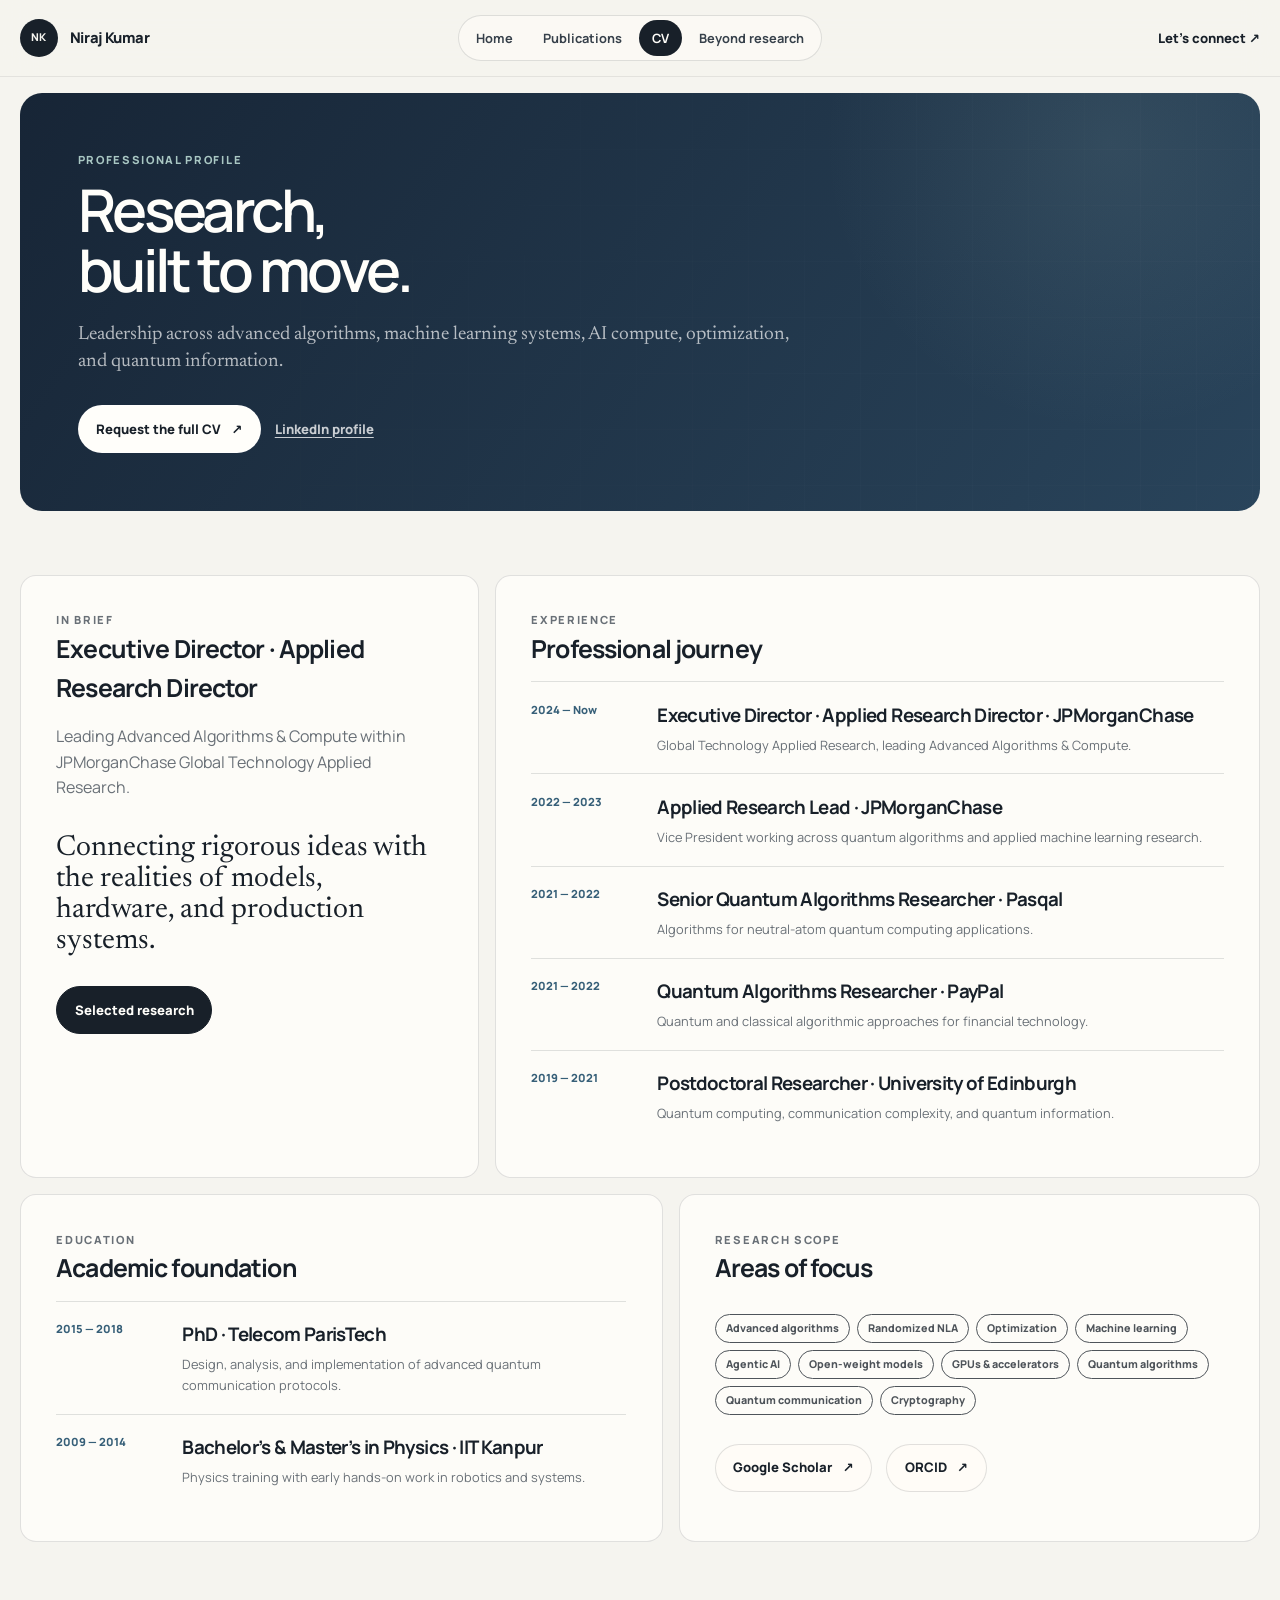
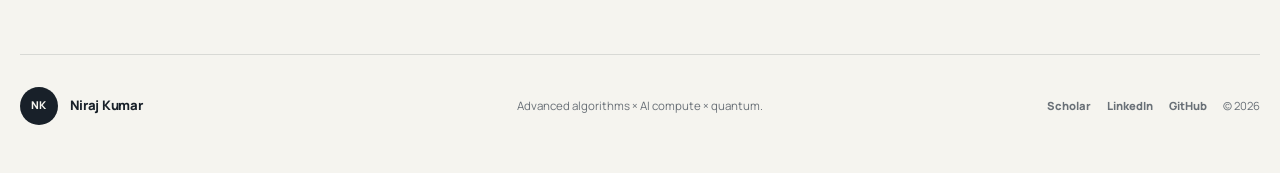
==== commit 0bd2f09a: "Refine interior typography and update portrait" ====
--- a/cv.html
+++ b/cv.html
@@ -32,7 +32,7 @@
   <link rel="preconnect" href="https://fonts.googleapis.com">
   <link rel="preconnect" href="https://fonts.gstatic.com" crossorigin>
   <link href="https://fonts.googleapis.com/css2?family=Manrope:wght@400;500;600;700;800&amp;family=Newsreader:opsz,wght@6..72,400;6..72,500&amp;display=swap" rel="stylesheet">
-  <link rel="stylesheet" href="/assets/style.css?v=20260720">
+  <link rel="stylesheet" href="/assets/style.css?v=20260720-2">
   <script src="/assets/site.js?v=20260719" defer></script>
 </head>
 
--- a/assets/style.css
+++ b/assets/style.css
@@ -1981,6 +1981,7 @@
 }
 
 .page-hero {
+  padding: clamp(2.25rem, 4.5vw, 4.5rem);
   background:
     radial-gradient(circle at 88% 12%, rgba(169, 199, 195, 0.11), transparent 18rem),
     linear-gradient(125deg, #172536 0%, #29445b 100%);
@@ -1991,7 +1992,15 @@
 }
 
 .page-hero h1 {
-  font-size: clamp(3rem, 6.5vw, 5.8rem);
+  max-width: 760px;
+  font-size: clamp(2.75rem, 4.6vw, 4.55rem);
+  line-height: 1.02;
+}
+
+.page-hero .lede {
+  max-width: 720px;
+  font-size: clamp(1.02rem, 1.5vw, 1.28rem);
+  line-height: 1.45;
 }
 
 .info-card,
@@ -2015,6 +2024,14 @@
     font-size: clamp(2.75rem, 11vw, 4.15rem);
   }
 
+  .page-hero h1 {
+    font-size: clamp(2.5rem, 9vw, 3.35rem);
+  }
+
+  .page-hero .lede {
+    font-size: 1.04rem;
+  }
+
   .portrait-frame,
   .hero-panel:hover .portrait-frame {
     width: 210px;
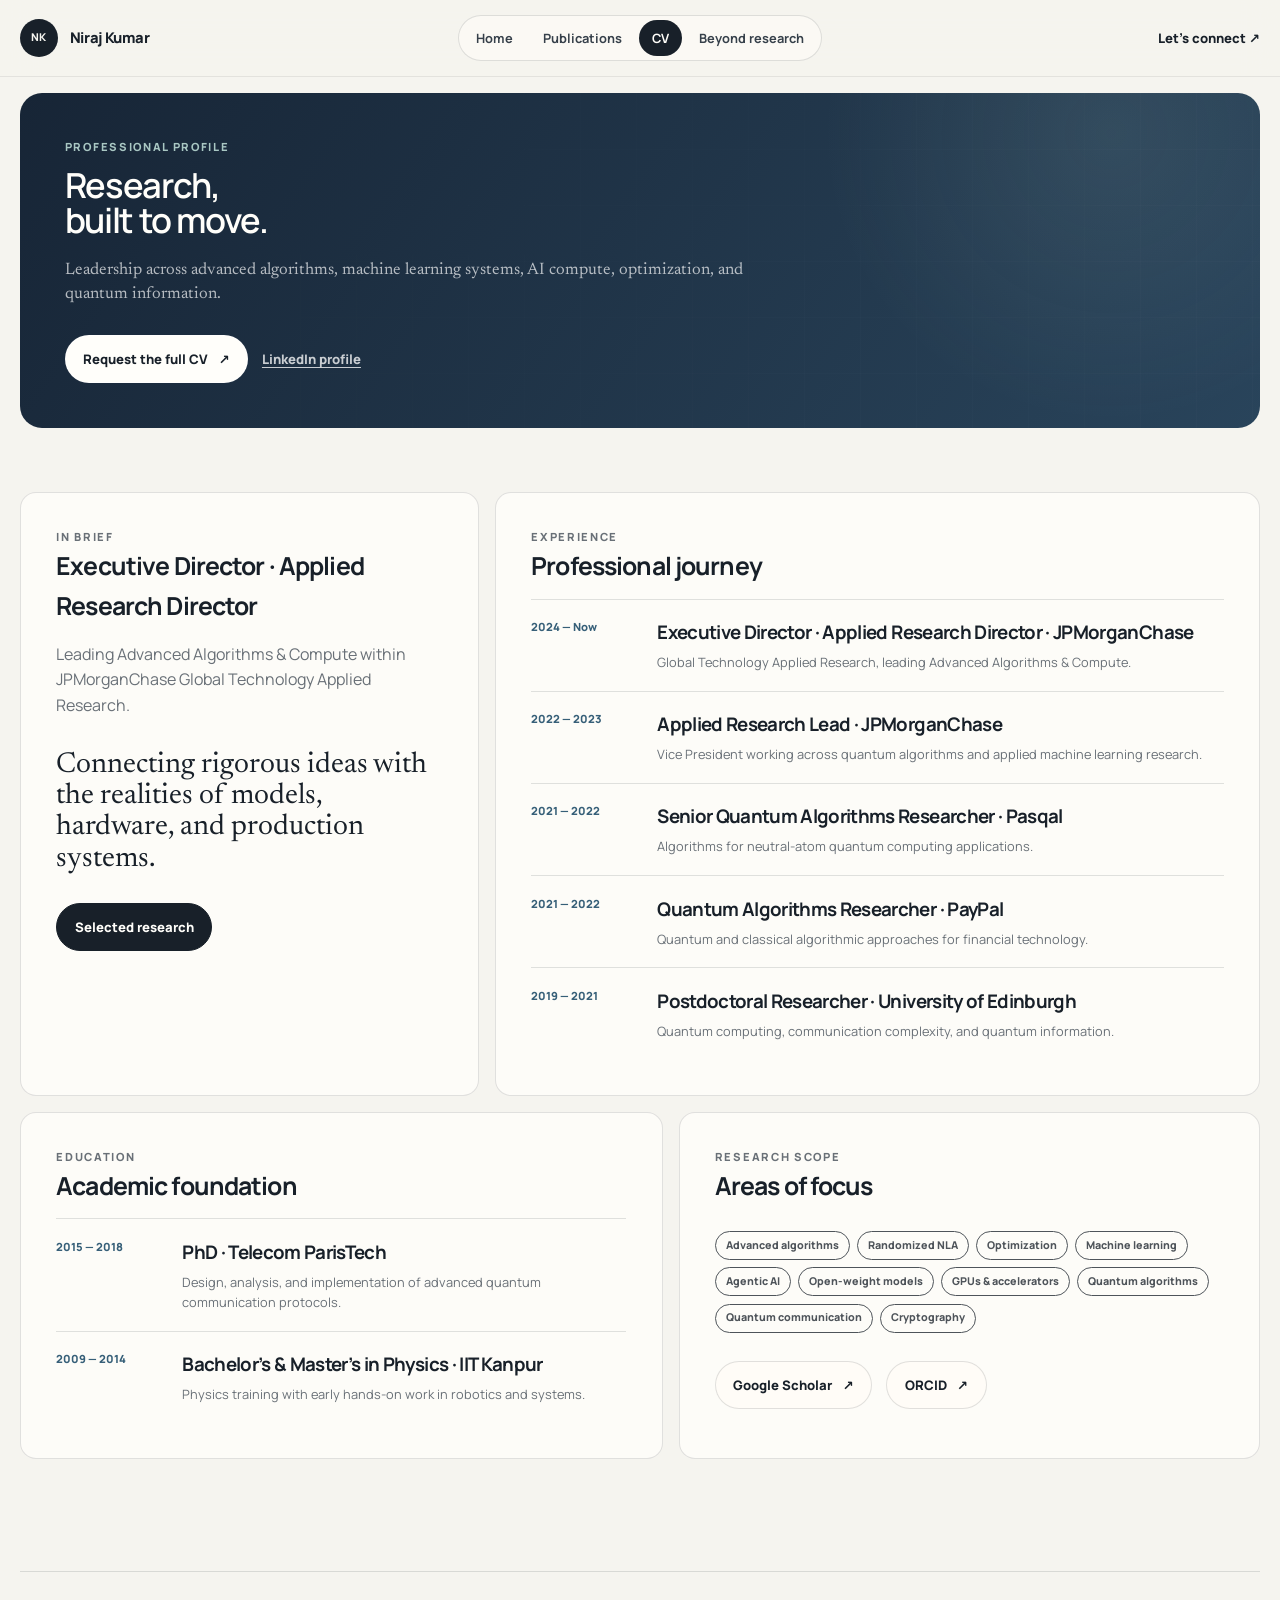
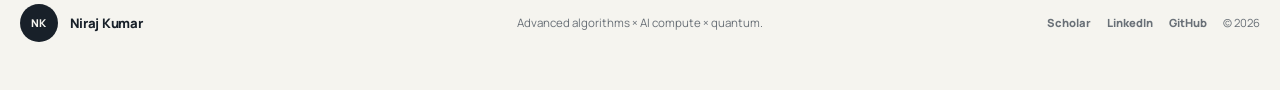
==== commit acd9bfc2: "Refine website typography and layouts" ====
--- a/cv.html
+++ b/cv.html
@@ -32,8 +32,8 @@
   <link rel="preconnect" href="https://fonts.googleapis.com">
   <link rel="preconnect" href="https://fonts.gstatic.com" crossorigin>
   <link href="https://fonts.googleapis.com/css2?family=Manrope:wght@400;500;600;700;800&amp;family=Newsreader:opsz,wght@6..72,400;6..72,500&amp;display=swap" rel="stylesheet">
-  <link rel="stylesheet" href="/assets/style.css?v=20260720-2">
-  <script src="/assets/site.js?v=20260719" defer></script>
+  <link rel="stylesheet" href="/assets/style.css?v=20260829-7">
+  <script src="/assets/site.js?v=20260829-1" defer></script>
 </head>
 
 <body class="interior cv-page">
--- a/assets/style.css
+++ b/assets/style.css
@@ -402,9 +402,11 @@
 }
 
 .portrait-frame img {
+  display: block;
   width: 100%;
-  aspect-ratio: 0.86;
-  object-fit: cover;
+  height: auto;
+  aspect-ratio: auto;
+  object-fit: contain;
   filter: saturate(0.82) contrast(1.04);
 }
 
@@ -787,7 +789,7 @@
 
 .featured-papers {
   display: grid;
-  grid-template-columns: 1.25fr 0.75fr;
+  grid-template-columns: repeat(2, minmax(0, 1fr));
   gap: 1rem;
 }
 
@@ -1757,8 +1759,8 @@
 }
 
 .hero-panel {
-  min-height: 660px;
-  padding: clamp(2.25rem, 4.5vw, 4.5rem);
+  min-height: 560px;
+  padding: clamp(2.1rem, 4vw, 4rem);
   background:
     radial-gradient(circle at 88% 14%, rgba(169, 199, 195, 0.11), transparent 21rem),
     linear-gradient(118deg, #142131 0%, #1a2b40 58%, #243d56 100%);
@@ -1775,10 +1777,10 @@
 }
 
 .hero-copy h1 {
-  max-width: 760px;
-  font-size: clamp(3rem, 5.4vw, 5.35rem);
-  letter-spacing: -0.055em;
-  line-height: 0.98;
+  max-width: 640px;
+  font-size: clamp(2.25rem, 3.25vw, 3.25rem);
+  letter-spacing: -0.045em;
+  line-height: 1.04;
 }
 
 .hero-copy h1 em {
@@ -1799,6 +1801,10 @@
   transform: translateY(-50%);
 }
 
+.hero-portrait {
+  min-height: 420px;
+}
+
 .portrait-frame img {
   filter: saturate(0.75) contrast(1.02);
 }
@@ -1828,17 +1834,19 @@
 
 .section-heading h2,
 .contact-panel h2 {
-  font-size: clamp(2.15rem, 3.7vw, 3.9rem);
+  font-size: clamp(1.9rem, 2.7vw, 2.8rem);
   letter-spacing: -0.05em;
   line-height: 1.03;
 }
 
 .research-section {
-  padding-top: 5.5rem;
+  padding-top: 4.5rem;
+  padding-bottom: 4.5rem;
 }
 
 .focus-panel {
-  min-height: 370px;
+  min-height: 280px;
+  padding: clamp(1.2rem, 2vw, 1.55rem);
   transition: transform 220ms var(--ease), box-shadow 220ms var(--ease);
 }
 
@@ -1865,7 +1873,8 @@
 }
 
 .panel-copy h3 {
-  font-size: clamp(1.9rem, 3.4vw, 3.5rem);
+  margin: 0.85rem 0 0.7rem;
+  font-size: clamp(1.65rem, 2.35vw, 2.4rem);
   letter-spacing: -0.05em;
   line-height: 0.98;
 }
@@ -1888,7 +1897,8 @@
 }
 
 .panel-principle blockquote {
-  font-size: clamp(1.75rem, 2.8vw, 2.85rem);
+  margin-block: 1.5rem;
+  font-size: clamp(1.5rem, 2vw, 2.05rem);
   line-height: 1.12;
 }
 
@@ -1897,13 +1907,14 @@
 }
 
 .papers-inner {
-  padding-top: 6rem;
-  padding-bottom: 6rem;
+  padding-top: 4.5rem;
+  padding-bottom: 4.5rem;
 }
 
 .featured-paper,
 .featured-paper-primary {
-  min-height: 315px;
+  min-height: 275px;
+  padding: clamp(1.3rem, 2vw, 1.7rem);
   background: #1e3043;
 }
 
@@ -1920,9 +1931,15 @@
 }
 
 .featured-paper h3 {
-  font-size: clamp(1.5rem, 2.5vw, 2.55rem);
-  letter-spacing: -0.045em;
-  line-height: 1.08;
+  margin: 0.75rem 0 0.65rem;
+  font-size: clamp(1.3rem, 1.7vw, 1.75rem);
+  letter-spacing: -0.025em;
+  line-height: 1.16;
+  text-wrap: balance;
+}
+
+.featured-paper p {
+  line-height: 1.55;
 }
 
 .paper-rows a:hover {
@@ -1935,12 +1952,13 @@
 }
 
 .press-tile {
-  min-height: 210px;
+  min-height: 190px;
+  padding: 1.35rem;
   transition: transform 220ms var(--ease), box-shadow 220ms var(--ease);
 }
 
 .press-tile p {
-  font-size: 1.3rem;
+  font-size: 1.2rem;
   line-height: 1.15;
 }
 
@@ -1981,7 +1999,7 @@
 }
 
 .page-hero {
-  padding: clamp(2.25rem, 4.5vw, 4.5rem);
+  padding: clamp(2rem, 3.5vw, 3.5rem);
   background:
     radial-gradient(circle at 88% 12%, rgba(169, 199, 195, 0.11), transparent 18rem),
     linear-gradient(125deg, #172536 0%, #29445b 100%);
@@ -1992,15 +2010,25 @@
 }
 
 .page-hero h1 {
-  max-width: 760px;
-  font-size: clamp(2.75rem, 4.6vw, 4.55rem);
+  max-width: 640px;
+  font-size: clamp(1.9rem, 2.7vw, 2.65rem);
+  letter-spacing: -0.04em;
   line-height: 1.02;
 }
 
 .page-hero .lede {
   max-width: 720px;
-  font-size: clamp(1.02rem, 1.5vw, 1.28rem);
+  font-size: clamp(0.98rem, 1.3vw, 1.16rem);
   line-height: 1.45;
+}
+
+/* Keep the first publication cards in the initial viewport. */
+.publications-page .page-hero {
+  padding-block: clamp(2.5rem, 3.5vw, 3.5rem);
+}
+
+.publications-page .page-shell {
+  padding-top: 2rem;
 }
 
 .info-card,
@@ -2021,15 +2049,27 @@
   }
 
   .hero-copy h1 {
-    font-size: clamp(2.75rem, 11vw, 4.15rem);
+    font-size: clamp(2.15rem, 7.8vw, 2.65rem);
+  }
+
+  .hero-portrait {
+    min-height: 350px;
   }
 
   .page-hero h1 {
-    font-size: clamp(2.5rem, 9vw, 3.35rem);
+    font-size: clamp(1.85rem, 6.2vw, 2.3rem);
   }
 
   .page-hero .lede {
-    font-size: 1.04rem;
+    font-size: 0.98rem;
+  }
+
+  .publications-page .page-hero {
+    padding-block: 2rem;
+  }
+
+  .publications-page .page-shell {
+    padding-top: 1.5rem;
   }
 
   .portrait-frame,
@@ -2039,7 +2079,7 @@
   }
 
   .focus-panel {
-    min-height: 340px;
+    min-height: 270px;
   }
 }
 
@@ -2049,19 +2089,23 @@
   }
 
   .hero-copy h1 {
-    font-size: clamp(2.55rem, 12vw, 3.7rem);
+    font-size: clamp(2rem, 8.8vw, 2.5rem);
+  }
+
+  .hero-portrait {
+    min-height: 310px;
   }
 
   .section-heading h2,
   .contact-panel h2 {
-    font-size: 2.35rem;
+    font-size: 1.9rem;
   }
 
   .panel-copy h3 {
-    font-size: 2.4rem;
+    font-size: 1.95rem;
   }
 
   .panel-principle blockquote {
-    font-size: 1.8rem;
-  }
-}
+    font-size: 1.55rem;
+  }
+}
